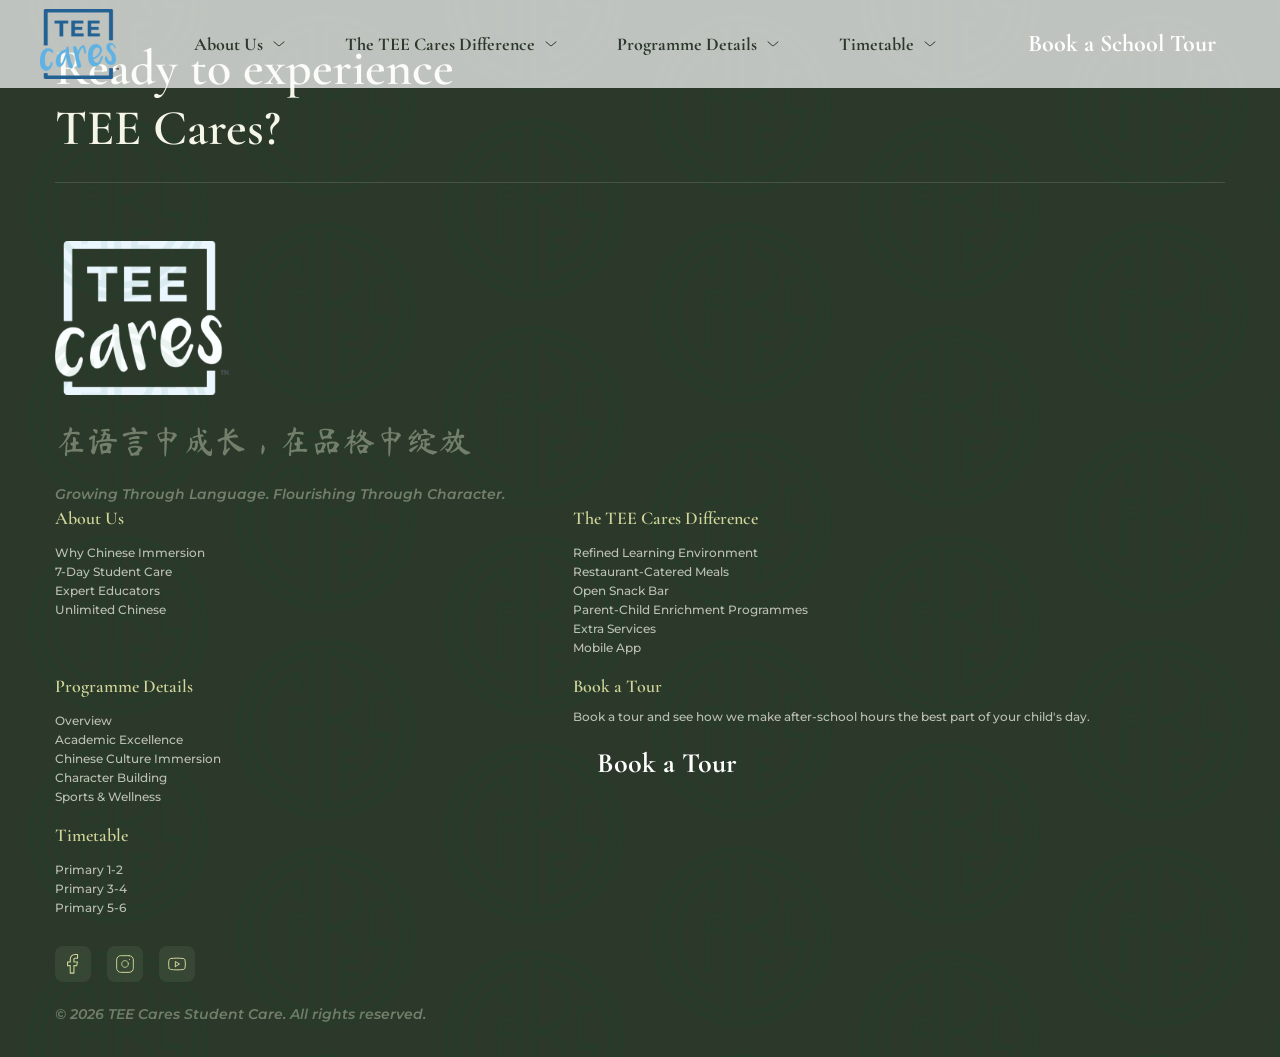
==== about.html @ 95e4856b "fix(home): fix bug home page" ====
<!doctype html>
<html lang="en">

<head>
	<meta charset="UTF-8" />
	<meta name="viewport" content="width=device-width, initial-scale=1.0" />
	<title>TeeCares</title>
	<link rel="stylesheet" href="./assets/css/main.css" />
	<link rel="stylesheet" href="https://cdn.jsdelivr.net/npm/swiper@8/swiper-bundle.min.css">
	<link rel="stylesheet" href="https://cdn.jsdelivr.net/npm/aos@2.3.4/dist/aos.css">
	<link rel="preconnect" href="https://fonts.googleapis.com">
	<link rel="preconnect" href="https://fonts.gstatic.com" crossorigin>
	<link
		href="https://fonts.googleapis.com/css2?family=Cormorant+Garamond:wght@300;400;500;600;700&family=DM+Sans:wght@100..1000&family=Ma+Shan+Zheng&family=Montserrat:wght@100..900&display=swap"
		rel="stylesheet">
</head>

<body>
	<!-- Header -->
	<header id="masthead" class="site-header">
		<div class="container container--1200">
			<div class="main-navigation">
				<div class="header">
					<div class="header__container">
						<div class="header__logo">
							<a href="./index.html">
								<img class="img-full" src="./assets/img/logo.svg" alt="TEE Cares">
							</a>
						</div>

						<nav class="header__nav js-nav">
							<ul class="header__menu">

								<li class="header__item header__item--has-dropdown js-dropdown">
									<div class="header__row">
										<div class="header__link">
											About Us
										</div>

										<div class="header__dropdown" type="button" aria-label="Toggle submenu">
											<img src="./assets/img/icons/chevron-down.svg" alt="Chevron down icon"
												aria-hidden="true">
										</div>
									</div>

									<div class="header__submenu js-dropdown-menu">
										<ul class="header__submenu-list">

											<li class="header__submenu-item">
												<a href="#" class="header__submenu-link">
													Primary 1-2
												</a>
											</li>

											<li class="header__submenu-item">
												<a href="#" class="header__submenu-link">
													Primary 3-4
												</a>
											</li>

											<li class="header__submenu-item">
												<a href="#" class="header__submenu-link">
													Primary 5-6
												</a>
											</li>

										</ul>
									</div>
								</li>

								<li class="header__item header__item--has-dropdown js-dropdown">
									<div class="header__row">
										<div class="header__link">
											The TEE Cares Difference
										</div>

										<div class="header__dropdown" type="button" aria-label="Toggle submenu">
											<img src="./assets/img/icons/chevron-down.svg" alt="Chevron down icon"
												aria-hidden="true">
										</div>
									</div>

									<div class="header__submenu js-dropdown-menu">
										<ul class="header__submenu-list">

											<li class="header__submenu-item">
												<a href="#" class="header__submenu-link">
													Primary 1-2
												</a>
											</li>

											<li class="header__submenu-item">
												<a href="#" class="header__submenu-link">
													Primary 3-4
												</a>
											</li>

											<li class="header__submenu-item">
												<a href="#" class="header__submenu-link">
													Primary 5-6
												</a>
											</li>

										</ul>
									</div>
								</li>

								<li class="header__item header__item--has-dropdown js-dropdown">
									<div class="header__row">
										<div class="header__link">
											Programme Details
										</div>

										<div class="header__dropdown" type="button" aria-label="Toggle submenu">
											<img src="./assets/img/icons/chevron-down.svg" alt="Chevron down icon"
												aria-hidden="true">
										</div>
									</div>

									<div class="header__submenu js-dropdown-menu">
										<ul class="header__submenu-list">

											<li class="header__submenu-item">
												<a href="#" class="header__submenu-link">
													Primary 1-2
												</a>
											</li>

											<li class="header__submenu-item">
												<a href="#" class="header__submenu-link">
													Primary 3-4
												</a>
											</li>

											<li class="header__submenu-item">
												<a href="#" class="header__submenu-link">
													Primary 5-6
												</a>
											</li>

										</ul>
									</div>
								</li>

								<li class="header__item header__item--has-dropdown js-dropdown">
									<div class="header__row">
										<div class="header__link">
											Timetable
										</div>

										<div class="header__dropdown" type="button" aria-label="Toggle submenu">
											<img src="./assets/img/icons/chevron-down.svg" alt="Chevron down icon"
												aria-hidden="true">
										</div>
									</div>

									<div class="header__submenu js-dropdown-menu">
										<ul class="header__submenu-list">

											<li class="header__submenu-item">
												<a href="#" class="header__submenu-link">
													Primary 1-2
												</a>
											</li>

											<li class="header__submenu-item">
												<a href="#" class="header__submenu-link">
													Primary 3-4
												</a>
											</li>

											<li class="header__submenu-item">
												<a href="#" class="header__submenu-link">
													Primary 5-6
												</a>
											</li>

										</ul>
									</div>
								</li>

							</ul>

							<div class="header__cta sp-only">
								<a href="#" class="btn">
									Book a School Tour
								</a>
							</div>
						</nav>

						<!-- CTA -->
						<div class="header__actions">
							<a href="#" class="btn">
								Book a School Tour
							</a>
						</div>

						<div class="header__toggle sp-only js-menu-toggle">
							<span></span>
							<span></span>
							<span></span>
						</div>
					</div>
				</div>
			</div>
		</div>
	</header>

	<!-- Main content -->
	<main>
		<section class="reason">
            
        </section>
	</main>

	<!-- Footer -->
	<footer id="colophon" class="site-footer">

		<div class="footer">
			<div class="footer__pattern"></div>
			<div class="container">
				<h2 class="footer__ready font-cg" data-aos="fade-up">Ready to experience<br>TEE Cares?</h2>

				<div class="footer__content">
					<div class="footer__brand">
						<div class="footer__logo">
							<img class="img-full" src="./assets/img/logo-footer.svg" alt="Teecares Logo">
						</div>
						<h2 class="footer__cn-slogan font-msz" data-aos="fade-up">在语言中成长，在品格中绽放</h2>
						<h2 class="footer__en-slogan font-mont" data-aos="fade-up">Growing Through Language. Flourishing
							Through Character.
						</h2>
					</div>
					<div class="footer__info">
						<div class="footer__group footer__group--about" data-aos="fade-up">
							<h3 class="footer__title font-cg">About Us</h3>

							<ul class="footer__list">
								<li class="footer__item">
									<a class="footer__link font-mont" href="#">
										Why Chinese Immersion
									</a>
								</li>

								<li class="footer__item">
									<a class="footer__link font-mont" href="#">
										7-Day Student Care
									</a>
								</li>

								<li class="footer__item">
									<a class="footer__link font-mont" href="#">
										Expert Educators
									</a>
								</li>

								<li class="footer__item">
									<a class="footer__link font-mont" href="#">
										Unlimited Chinese
									</a>
								</li>
							</ul>
						</div>

						<div class="footer__group footer__group--difference" data-aos="fade-up">
							<h3 class="footer__title font-cg">The TEE Cares Difference</h3>

							<ul class="footer__list">
								<li class="footer__item">
									<a class="footer__link font-mont" href="#">
										Refined Learning Environment
									</a>
								</li>

								<li class="footer__item">
									<a class="footer__link font-mont" href="#">
										Restaurant-Catered Meals
									</a>
								</li>

								<li class="footer__item">
									<a class="footer__link font-mont" href="#">
										Open Snack Bar
									</a>
								</li>

								<li class="footer__item">
									<a class="footer__link font-mont" href="#">
										Parent-Child Enrichment Programmes
									</a>
								</li>

								<li class="footer__item">
									<a class="footer__link font-mont" href="#">
										Extra Services
									</a>
								</li>

								<li class="footer__item">
									<a class="footer__link font-mont" href="#">
										Mobile App
									</a>
								</li>
							</ul>
						</div>

						<div class="footer__group footer__group--programme" data-aos="fade-up">
							<h3 class="footer__title font-cg">Programme Details</h3>

							<ul class="footer__list">
								<li class="footer__item">
									<a class="footer__link font-mont" href="#">
										Overview
									</a>
								</li>

								<li class="footer__item">
									<a class="footer__link font-mont" href="#">
										Academic Excellence
									</a>
								</li>

								<li class="footer__item">
									<a class="footer__link font-mont" href="#">
										Chinese Culture Immersion
									</a>
								</li>

								<li class="footer__item">
									<a class="footer__link font-mont" href="#">
										Character Building
									</a>
								</li>

								<li class="footer__item">
									<a class="footer__link font-mont" href="#">
										Sports &amp; Wellness
									</a>
								</li>
							</ul>
						</div>

						<div class="footer__group footer__group--tour" data-aos="fade-up">
							<h3 class="footer__title font-cg">Book a Tour</h3>

							<p class="footer__text font-mont">
								Book a tour and see how we make after-school hours
								the best part of your child's day.
							</p>

							<div class="footer__button">
								<a href="#" class="btn btn--footer">
									Book a Tour
								</a>
							</div>
						</div>

						<div class="footer__group footer__group--timetable" data-aos="fade-up">
							<h3 class="footer__title font-cg">Timetable</h3>

							<ul class="footer__list">
								<li class="footer__item">
									<a class="footer__link font-mont" href="#">
										Primary 1-2
									</a>
								</li>

								<li class="footer__item">
									<a class="footer__link font-mont" href="#">
										Primary 3-4
									</a>
								</li>

								<li class="footer__item">
									<a class="footer__link font-mont" href="#">
										Primary 5-6
									</a>
								</li>
							</ul>
						</div>

					</div>
				</div>

				<div class="footer__contact">
					<p class="footer__copyright font-mont">© 2026 TEE Cares Student Care. All rights reserved.</p>
					<div class="footer__socials">
						<a href="#" class="footer__social flex-center">
							<div class="footer__social-icon">
								<img class="img-full" src="./assets/img/icons/fb.svg" alt="Facebook Icon">
							</div>
						</a>
						<a href="#" class="footer__social flex-center">
							<div class="footer__social-icon">
								<img class="img-full" src="./assets/img/icons/ins.svg" alt="Instagram Icon">
							</div>
						</a>
						<a href="#" class="footer__social flex-center">
							<div class="footer__social-icon">
								<img class="img-full" src="./assets/img/icons/youtube.svg" alt="Youtube Icon">
							</div>
						</a>
					</div>
				</div>
			</div>
		</div>

	</footer>

	<script type="module" src="./assets/js/main.js"></script>
	<script src="https://cdn.jsdelivr.net/npm/swiper@8/swiper-bundle.min.js"></script>
	<script src="https://cdn.jsdelivr.net/npm/aos@2.3.4/dist/aos.js"></script>
</body>

</html>
---- assets/css/main.css ----
@import url("./base/index.css");
@import url("./components/index.css");
@import url("./layouts/index.css");
@import url("./pages/index.css");
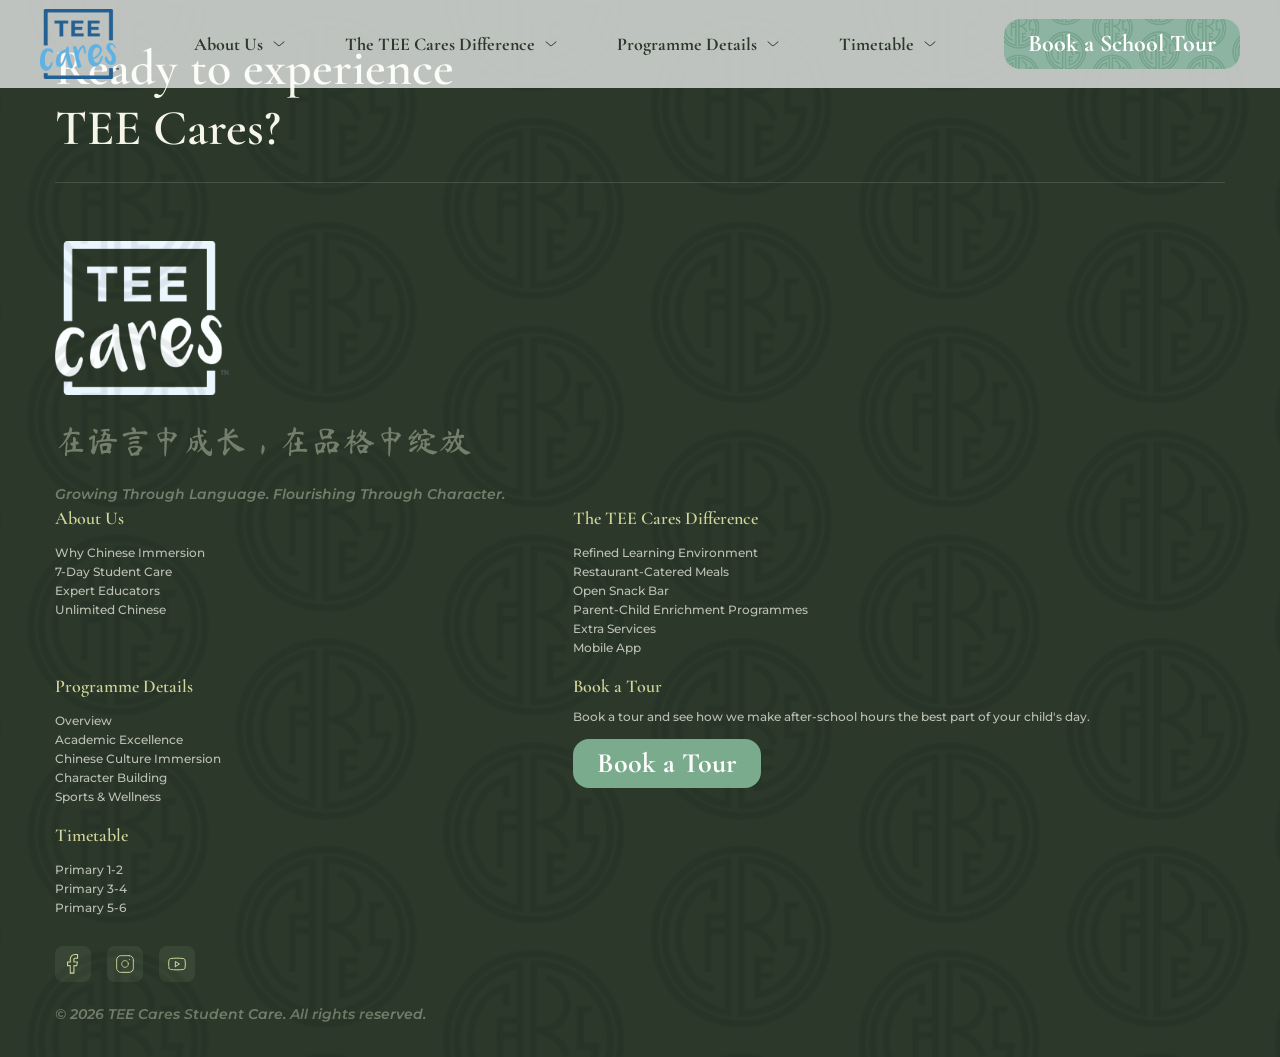
==== commit e0853cc8: "refactor(header): change header structure according to Wordpress's menu nav" ====
--- a/about.html
+++ b/about.html
@@ -22,167 +22,139 @@
 			<div class="main-navigation">
 				<div class="header">
 					<div class="header__container">
-						<div class="header__logo">
+						<h1 class="header__logo">
 							<a href="./index.html">
-								<img class="img-full" src="./assets/img/logo.svg" alt="TEE Cares">
+								<img class="img-full" src="./assets/img/logo.svg" alt="TEE Cares logo">
 							</a>
-						</div>
+						</h1>
 
 						<nav class="header__nav js-nav">
-							<ul class="header__menu">
-
-								<li class="header__item header__item--has-dropdown js-dropdown">
-									<div class="header__row">
-										<div class="header__link">
-											About Us
-										</div>
-
-										<div class="header__dropdown" type="button" aria-label="Toggle submenu">
-											<img src="./assets/img/icons/chevron-down.svg" alt="Chevron down icon"
-												aria-hidden="true">
-										</div>
-									</div>
-
-									<div class="header__submenu js-dropdown-menu">
-										<ul class="header__submenu-list">
-
-											<li class="header__submenu-item">
-												<a href="#" class="header__submenu-link">
-													Primary 1-2
-												</a>
-											</li>
-
-											<li class="header__submenu-item">
-												<a href="#" class="header__submenu-link">
-													Primary 3-4
-												</a>
-											</li>
-
-											<li class="header__submenu-item">
-												<a href="#" class="header__submenu-link">
-													Primary 5-6
-												</a>
-											</li>
-
-										</ul>
-									</div>
-								</li>
-
-								<li class="header__item header__item--has-dropdown js-dropdown">
-									<div class="header__row">
-										<div class="header__link">
-											The TEE Cares Difference
-										</div>
-
-										<div class="header__dropdown" type="button" aria-label="Toggle submenu">
-											<img src="./assets/img/icons/chevron-down.svg" alt="Chevron down icon"
-												aria-hidden="true">
-										</div>
-									</div>
-
-									<div class="header__submenu js-dropdown-menu">
-										<ul class="header__submenu-list">
-
-											<li class="header__submenu-item">
-												<a href="#" class="header__submenu-link">
-													Primary 1-2
-												</a>
-											</li>
-
-											<li class="header__submenu-item">
-												<a href="#" class="header__submenu-link">
-													Primary 3-4
-												</a>
-											</li>
-
-											<li class="header__submenu-item">
-												<a href="#" class="header__submenu-link">
-													Primary 5-6
-												</a>
-											</li>
-
-										</ul>
-									</div>
-								</li>
-
-								<li class="header__item header__item--has-dropdown js-dropdown">
-									<div class="header__row">
-										<div class="header__link">
-											Programme Details
-										</div>
-
-										<div class="header__dropdown" type="button" aria-label="Toggle submenu">
-											<img src="./assets/img/icons/chevron-down.svg" alt="Chevron down icon"
-												aria-hidden="true">
-										</div>
-									</div>
-
-									<div class="header__submenu js-dropdown-menu">
-										<ul class="header__submenu-list">
-
-											<li class="header__submenu-item">
-												<a href="#" class="header__submenu-link">
-													Primary 1-2
-												</a>
-											</li>
-
-											<li class="header__submenu-item">
-												<a href="#" class="header__submenu-link">
-													Primary 3-4
-												</a>
-											</li>
-
-											<li class="header__submenu-item">
-												<a href="#" class="header__submenu-link">
-													Primary 5-6
-												</a>
-											</li>
-
-										</ul>
-									</div>
-								</li>
-
-								<li class="header__item header__item--has-dropdown js-dropdown">
-									<div class="header__row">
-										<div class="header__link">
-											Timetable
-										</div>
-
-										<div class="header__dropdown" type="button" aria-label="Toggle submenu">
-											<img src="./assets/img/icons/chevron-down.svg" alt="Chevron down icon"
-												aria-hidden="true">
-										</div>
-									</div>
-
-									<div class="header__submenu js-dropdown-menu">
-										<ul class="header__submenu-list">
-
-											<li class="header__submenu-item">
-												<a href="#" class="header__submenu-link">
-													Primary 1-2
-												</a>
-											</li>
-
-											<li class="header__submenu-item">
-												<a href="#" class="header__submenu-link">
-													Primary 3-4
-												</a>
-											</li>
-
-											<li class="header__submenu-item">
-												<a href="#" class="header__submenu-link">
-													Primary 5-6
-												</a>
-											</li>
-
-										</ul>
-									</div>
+							<ul>
+
+								<li class="menu-item menu-item-has-children">
+
+									<a href="#">
+										About Us
+									</a>
+
+									<ul class="sub-menu">
+
+										<li class="menu-item">
+											<a href="#">
+												Primary 1-2
+											</a>
+										</li>
+
+										<li class="menu-item">
+											<a href="#">
+												Primary 3-4
+											</a>
+										</li>
+
+										<li class="menu-item">
+											<a href="#">
+												Primary 5-6
+											</a>
+										</li>
+
+									</ul>
+
+								</li>
+
+								<li class="menu-item menu-item-has-children">
+
+									<a href="#">
+										The TEE Cares Difference
+									</a>
+
+									<ul class="sub-menu">
+
+										<li class="menu-item">
+											<a href="#">
+												Primary 1-2
+											</a>
+										</li>
+
+										<li class="menu-item">
+											<a href="#">
+												Primary 3-4
+											</a>
+										</li>
+
+										<li class="menu-item">
+											<a href="#">
+												Primary 5-6
+											</a>
+										</li>
+
+									</ul>
+
+								</li>
+
+								<li class="menu-item menu-item-has-children">
+
+									<a href="#">
+										Programme Details
+									</a>
+
+									<ul class="sub-menu">
+
+										<li class="menu-item">
+											<a href="#">
+												Primary 1-2
+											</a>
+										</li>
+
+										<li class="menu-item">
+											<a href="#">
+												Primary 3-4
+											</a>
+										</li>
+
+										<li class="menu-item">
+											<a href="#">
+												Primary 5-6
+											</a>
+										</li>
+
+									</ul>
+
+								</li>
+
+								<li class="menu-item menu-item-has-children">
+
+									<a href="#">
+										Timetable
+									</a>
+
+									<ul class="sub-menu">
+
+										<li class="menu-item">
+											<a href="#">
+												Primary 1-2
+											</a>
+										</li>
+
+										<li class="menu-item">
+											<a href="#">
+												Primary 3-4
+											</a>
+										</li>
+
+										<li class="menu-item">
+											<a href="#">
+												Primary 5-6
+											</a>
+										</li>
+
+									</ul>
+
 								</li>
 
 							</ul>
 
 							<div class="header__cta sp-only">
-								<a href="#" class="btn">
+								<a href="#" class="btn btn-primary">
 									Book a School Tour
 								</a>
 							</div>
@@ -190,7 +162,7 @@
 
 						<!-- CTA -->
 						<div class="header__actions">
-							<a href="#" class="btn">
+							<a href="#" class="btn btn-primary">
 								Book a School Tour
 							</a>
 						</div>
@@ -204,6 +176,7 @@
 				</div>
 			</div>
 		</div>
+		<div class="header-overlay js-header-overlay"></div>
 	</header>
 
 	<!-- Main content -->
@@ -223,9 +196,9 @@
 
 				<div class="footer__content">
 					<div class="footer__brand">
-						<div class="footer__logo">
+						<a href="./index.html" class="footer__logo">
 							<img class="img-full" src="./assets/img/logo-footer.svg" alt="Teecares Logo">
-						</div>
+						</a>
 						<h2 class="footer__cn-slogan font-msz" data-aos="fade-up">在语言中成长，在品格中绽放</h2>
 						<h2 class="footer__en-slogan font-mont" data-aos="fade-up">Growing Through Language. Flourishing
 							Through Character.
@@ -349,7 +322,7 @@
 							</p>
 
 							<div class="footer__button">
-								<a href="#" class="btn btn--footer">
+								<a href="#" class="btn btn-secondary btn--footer">
 									Book a Tour
 								</a>
 							</div>
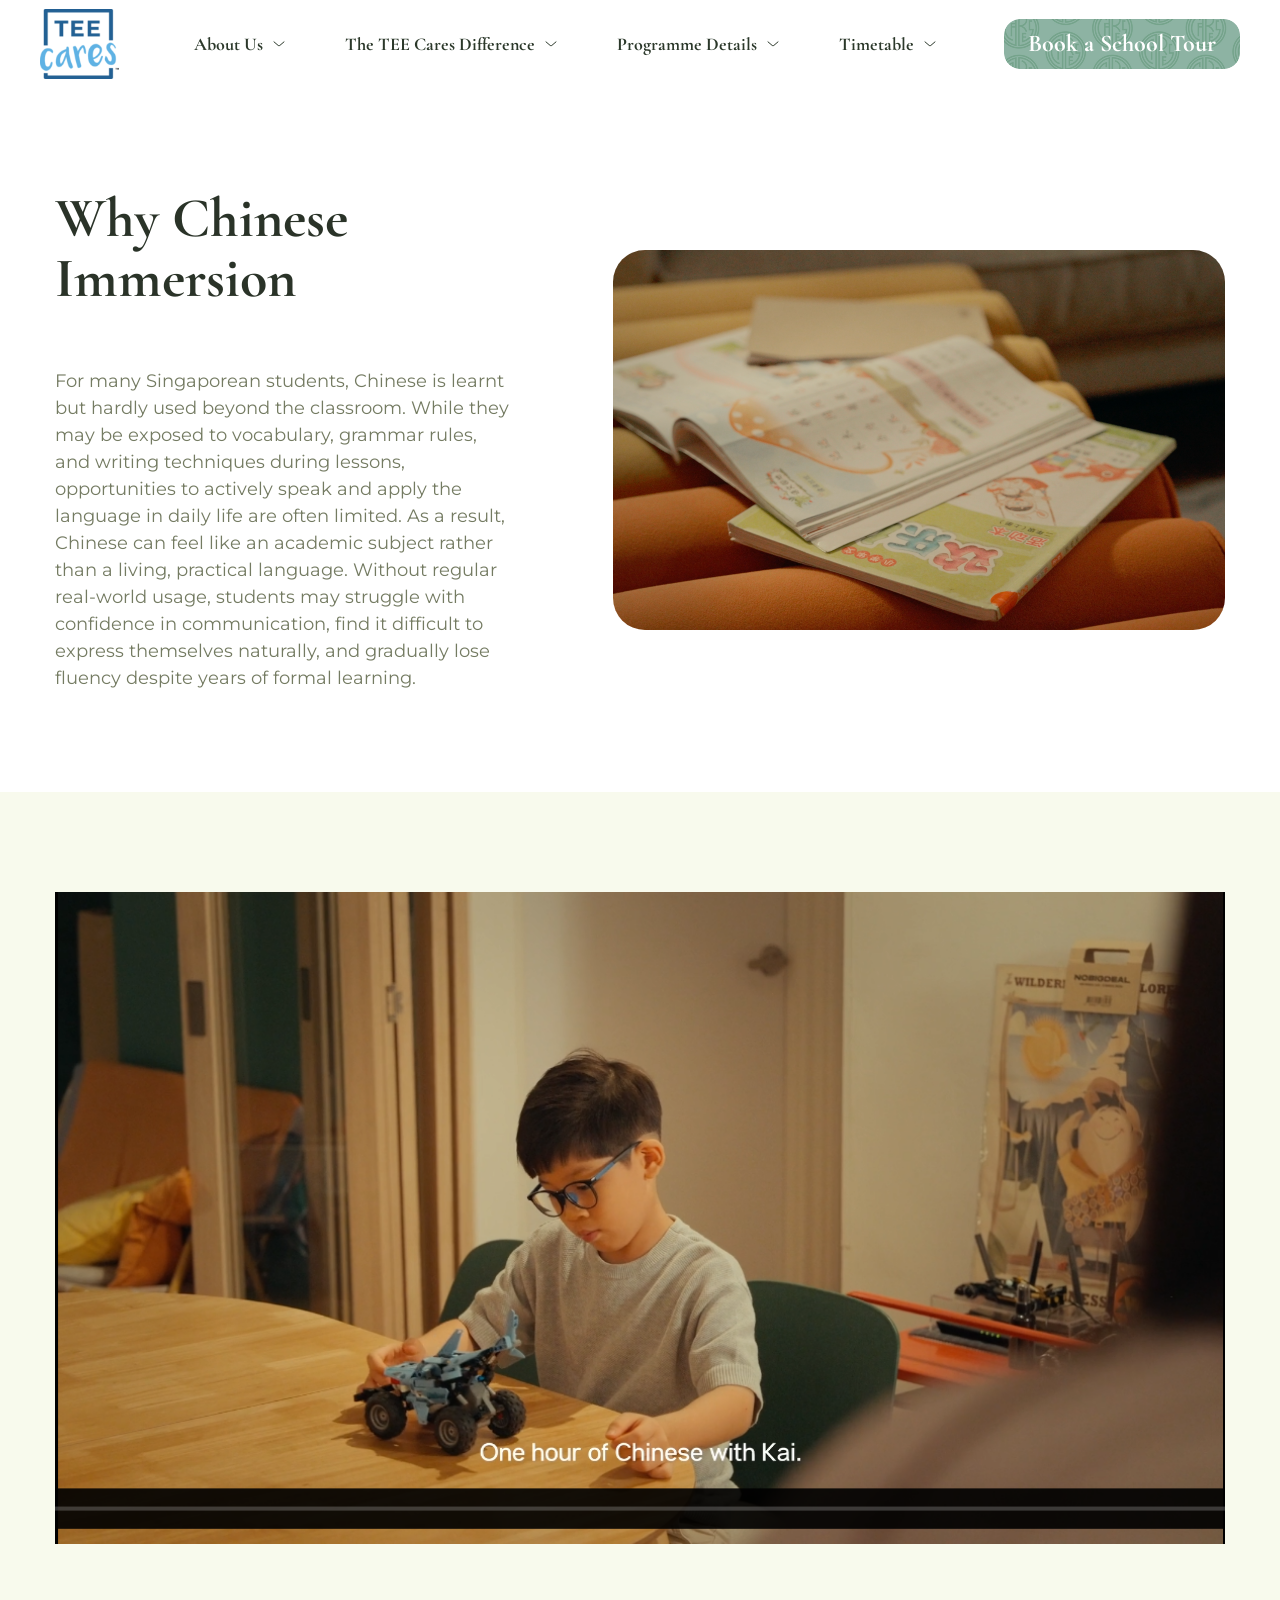
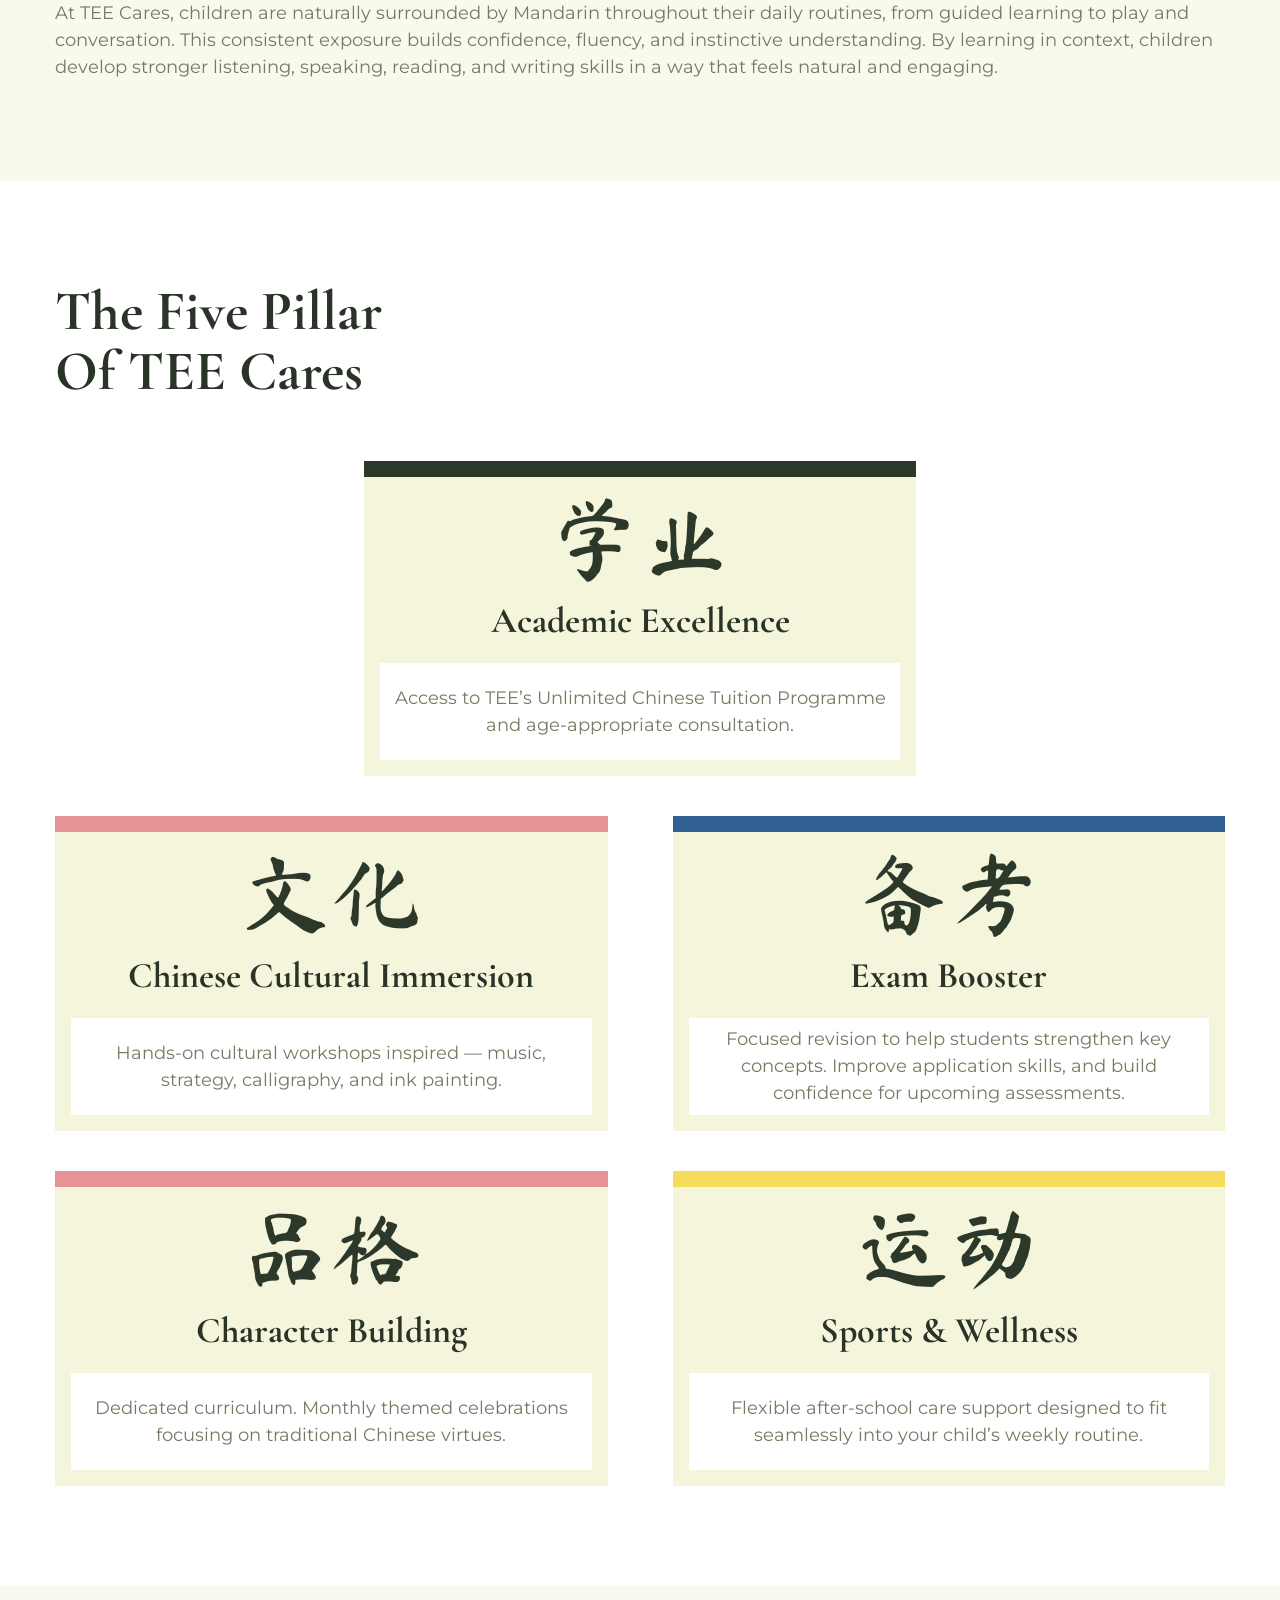
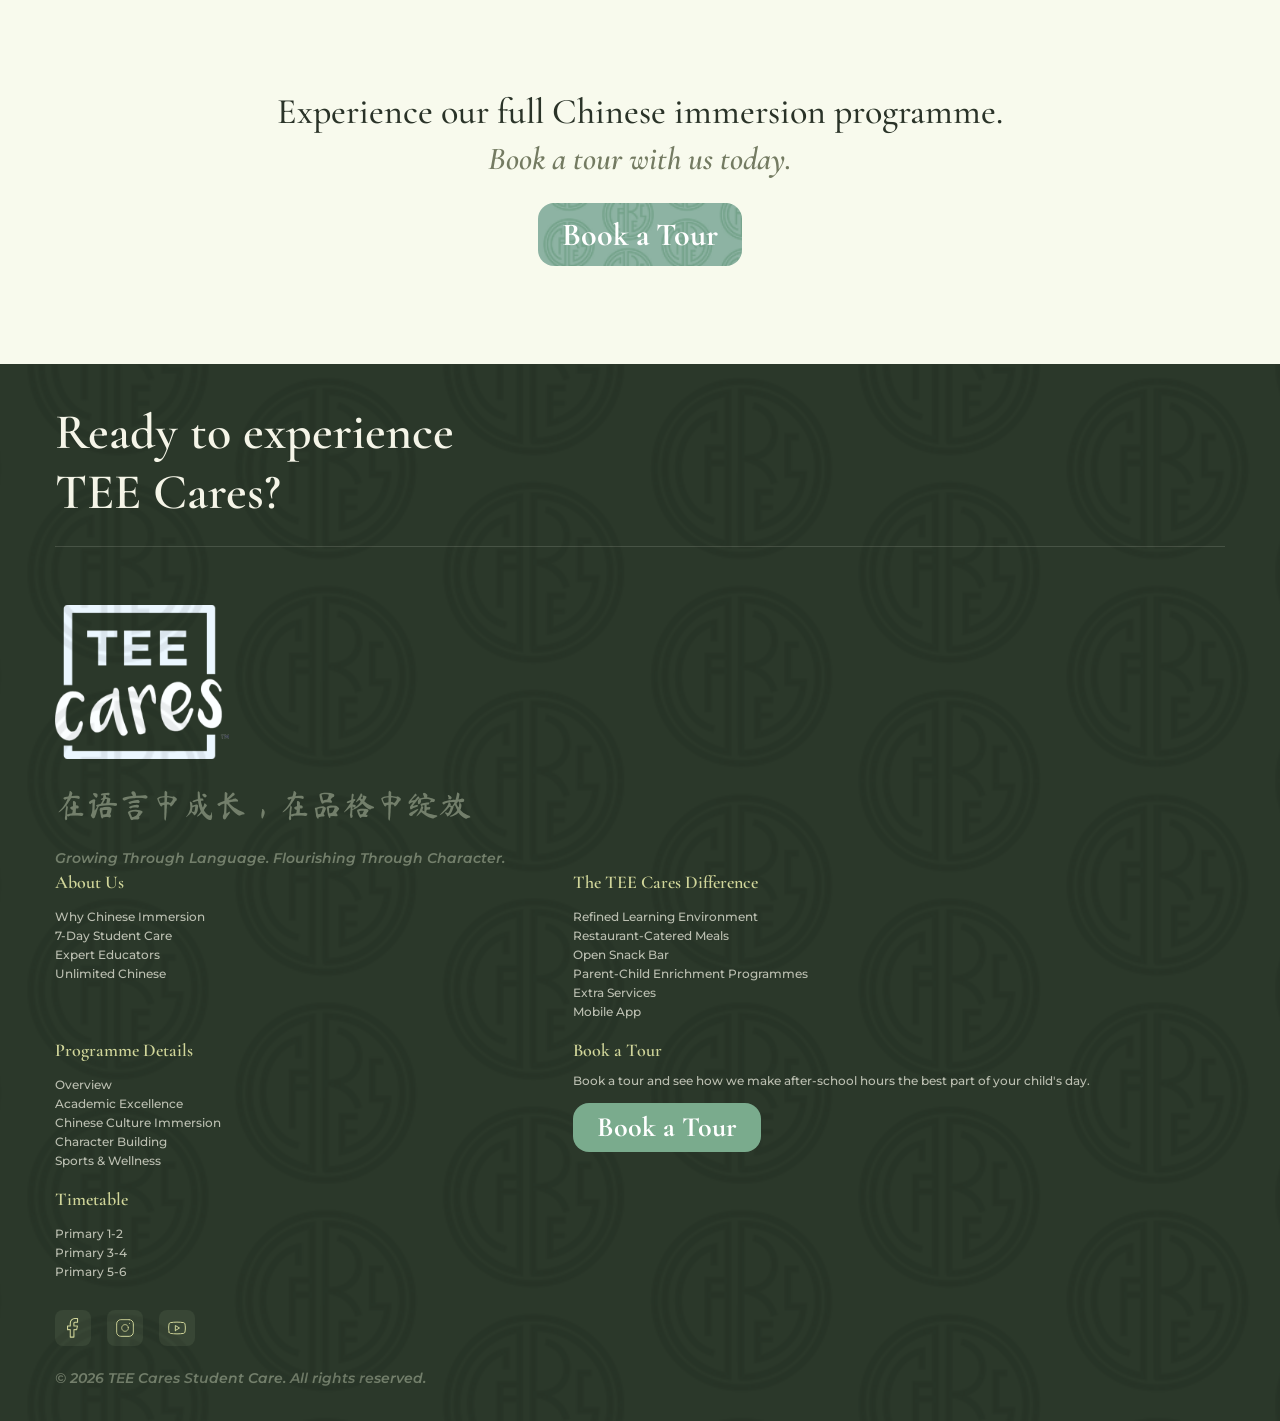
==== commit 758502b4: "feat(ui): complete About page" ====
--- a/about.html
+++ b/about.html
@@ -33,7 +33,7 @@
 
 								<li class="menu-item menu-item-has-children">
 
-									<a href="#">
+									<a href="./about.html">
 										About Us
 									</a>
 
@@ -181,9 +181,140 @@
 
 	<!-- Main content -->
 	<main>
-		<section class="reason">
-            
-        </section>
+		<section class="reason py-100">
+			<div class="container reason__content">
+				<div class="reason__explain">
+					<h2 class="reason__title paragraph-title" data-aos="fade-up" data-aos-delay="200">Why Chinese Immersion</h2>
+					<p class="reason__text paragraph-text" data-aos="fade-up" data-aos-delay="400">For many Singaporean students, Chinese is learnt but hardly
+						used beyond the
+						classroom. While they may be exposed to vocabulary, grammar rules, and writing techniques during
+						lessons, opportunities to actively speak and apply the language in daily life are often limited.
+						As a result, Chinese can feel like an academic subject rather than a living, practical language.
+						Without regular real-world usage, students may struggle with confidence in communication, find
+						it difficult to express themselves naturally, and gradually lose fluency despite years of formal
+						learning.</p>
+				</div>
+				<div class="reason__img">
+					<img class="img-full" src="./assets/img/reason.png" alt="Why Chinese Immersion">
+				</div>
+			</div>
+		</section>
+
+		<section class="demonstrate py-100">
+			<div class="container">
+				<div class="demonstrate__video">
+					<img class="img-full" src="./assets/img/demonstrate.png" alt="Why Chinese Immersion">
+				</div>
+				<p class="demonstrate__text paragraph-text" data-aos="fade-up">At TEE Cares, children are naturally surrounded by Mandarin
+					throughout
+					their daily routines, from guided
+					learning to play and conversation. This consistent exposure builds confidence, fluency, and
+					instinctive
+					understanding. By learning in context, children develop stronger listening, speaking, reading, and
+					writing skills
+					in a way that feels natural and engaging.</p>
+			</div>
+		</section>
+
+		<section class="pillars py-100">
+			<div class="container">
+				<h2 class="paragraph-title" data-aos="fade-up">The Five Pillar<br>
+					Of TEE Cares</h2>
+
+				<div class="pillars__list">
+					<div class="pillars__item" data-aos="fade-up" data-aos-delay="200">
+						<div class="pillars__header"></div>
+						<div class="pillars__content">
+							<div class="pillars__sign font-msz">学业</div>
+
+							<h3 class="pillars__title paragraph-title">
+								Academic Excellence
+							</h3>
+
+							<div class="pillars__description paragraph-text">
+								Access to TEE’s Unlimited Chinese Tuition Programme
+								and age-appropriate consultation.
+							</div>
+						</div>
+					</div>
+					<div class="pillars__item" data-aos="fade-up" data-aos-delay="400">
+						<div class="pillars__header pillars__header--pink"></div>
+						<div class="pillars__content">
+							<div class="pillars__sign font-msz">文化</div>
+
+							<h3 class="pillars__title paragraph-title">
+								Chinese Cultural Immersion
+							</h3>
+
+							<div class="pillars__description paragraph-text">
+								Hands-on cultural workshops inspired — music, strategy, calligraphy, and ink painting.
+							</div>
+						</div>
+					</div>
+					<div class="pillars__item" data-aos="fade-up" data-aos-delay="600">
+						<div class="pillars__header pillars__header--blue"></div>
+						<div class="pillars__content">
+							<div class="pillars__sign font-msz">备考</div>
+
+							<h3 class="pillars__title paragraph-title">
+								Exam Booster
+							</h3>
+
+							<div class="pillars__description paragraph-text">
+								Focused revision to help students strengthen key concepts. Improve application skills, and build confidence for upcoming assessments.
+							</div>
+						</div>
+					</div>
+					<div class="pillars__item" data-aos="fade-up" data-aos-delay="800">
+						<div class="pillars__header pillars__header--pink"></div>
+						<div class="pillars__content">
+							<div class="pillars__sign font-msz">品格</div>
+
+							<h3 class="pillars__title paragraph-title">
+								Character Building
+							</h3>
+
+							<div class="pillars__description paragraph-text">
+								Dedicated curriculum. Monthly themed celebrations focusing on traditional Chinese virtues.
+							</div>
+						</div>
+					</div>
+					<div class="pillars__item" data-aos="fade-up" data-aos-delay="1000">
+						<div class="pillars__header pillars__header--yellow"></div>
+						<div class="pillars__content">
+							<div class="pillars__sign font-msz">运动</div>
+
+							<h3 class="pillars__title paragraph-title">
+								Sports & Wellness
+							</h3>
+
+							<div class="pillars__description paragraph-text">
+								Flexible after-school care support designed to fit seamlessly into your child’s weekly routine.
+							</div>
+						</div>
+					</div>
+				</div>
+			</div>
+		</section>
+
+		<section class="booking">
+			<div class="container">
+				<div class="booking__info">
+					<h2 class="booking__slogan font-cg" data-aos="fade-up" data-aos-delay="200">
+						Experience our full Chinese immersion programme.
+					</h2>
+					<p class="booking__call font-cg" data-aos="fade-up" data-aos-delay="400">
+						Book a tour with us today.
+					</p>
+
+					<div class="booking__btn" data-aos="fade-up" data-aos-delay="600">
+						<a href="#" class="btn btn-primary btn--booking">
+							Book a Tour
+						</a>
+					</div>
+				</div>
+			</div>
+		</section>
 	</main>
 
 	<!-- Footer -->
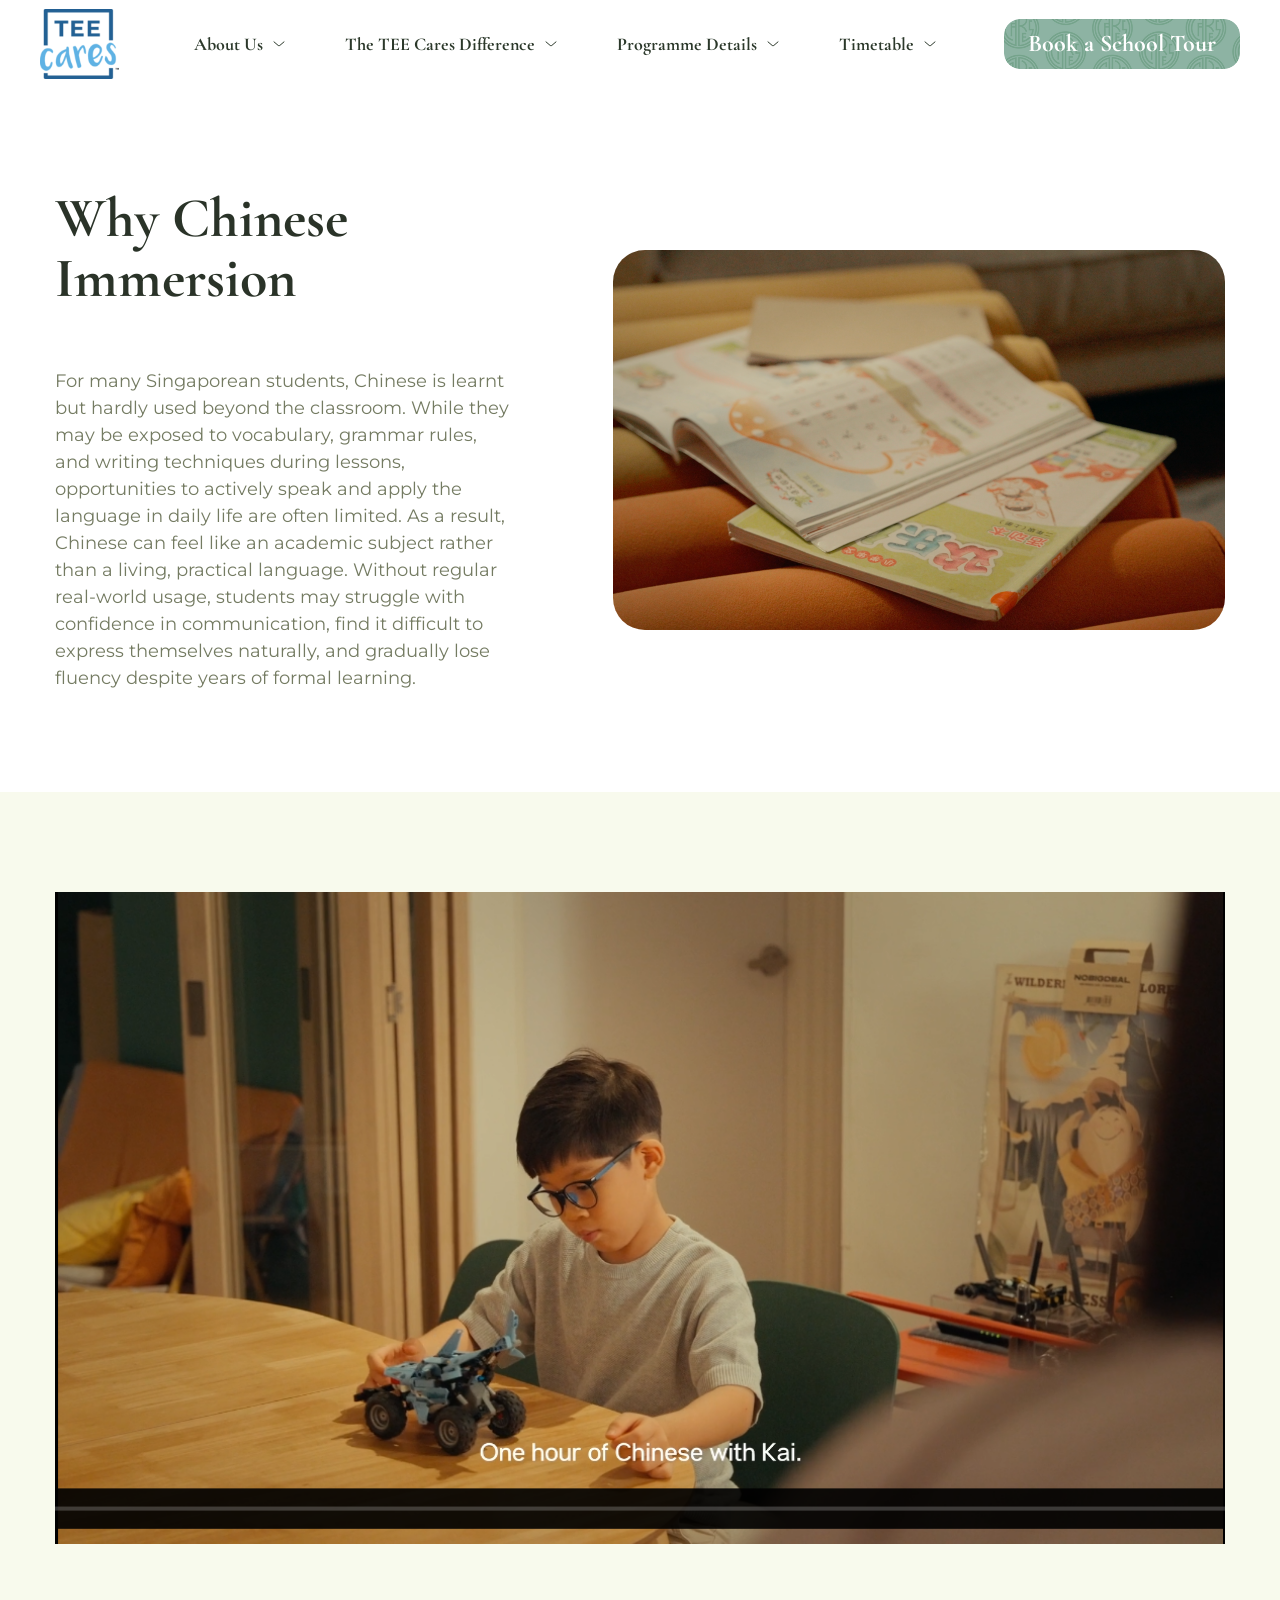
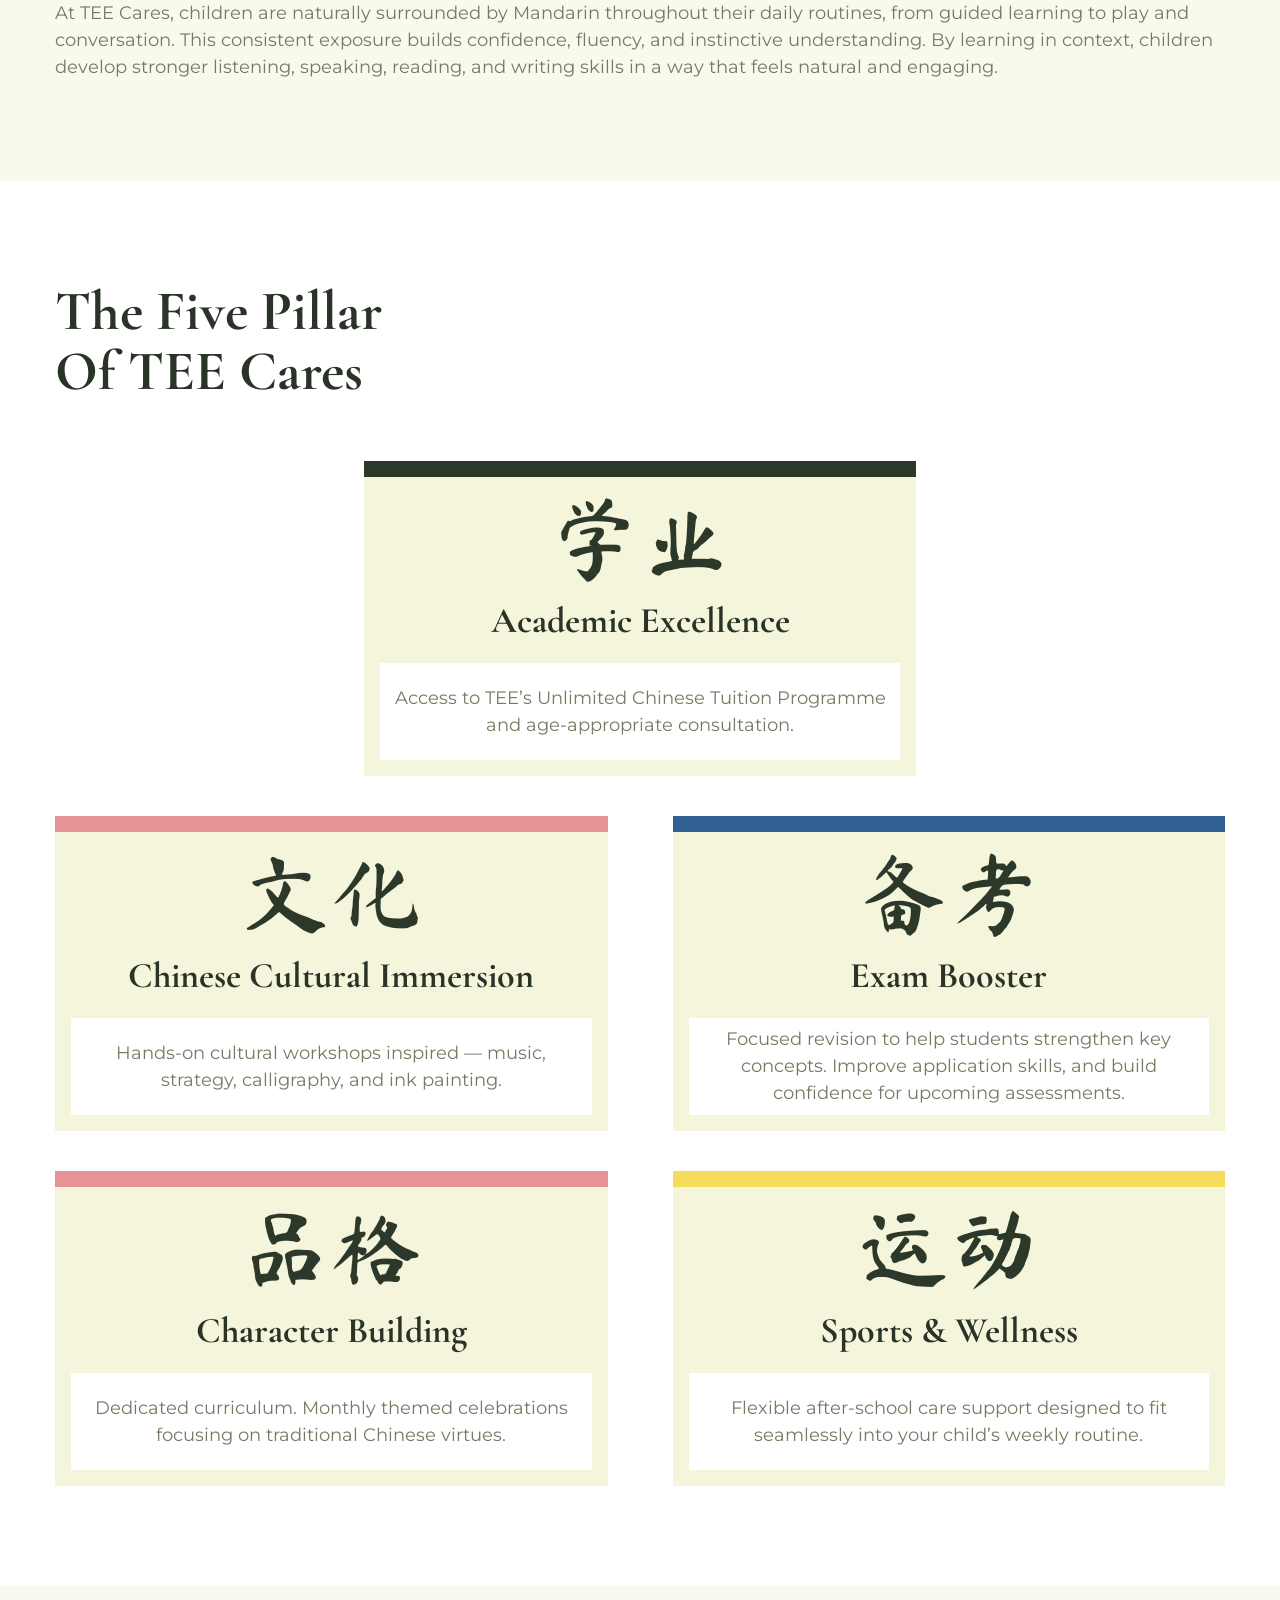
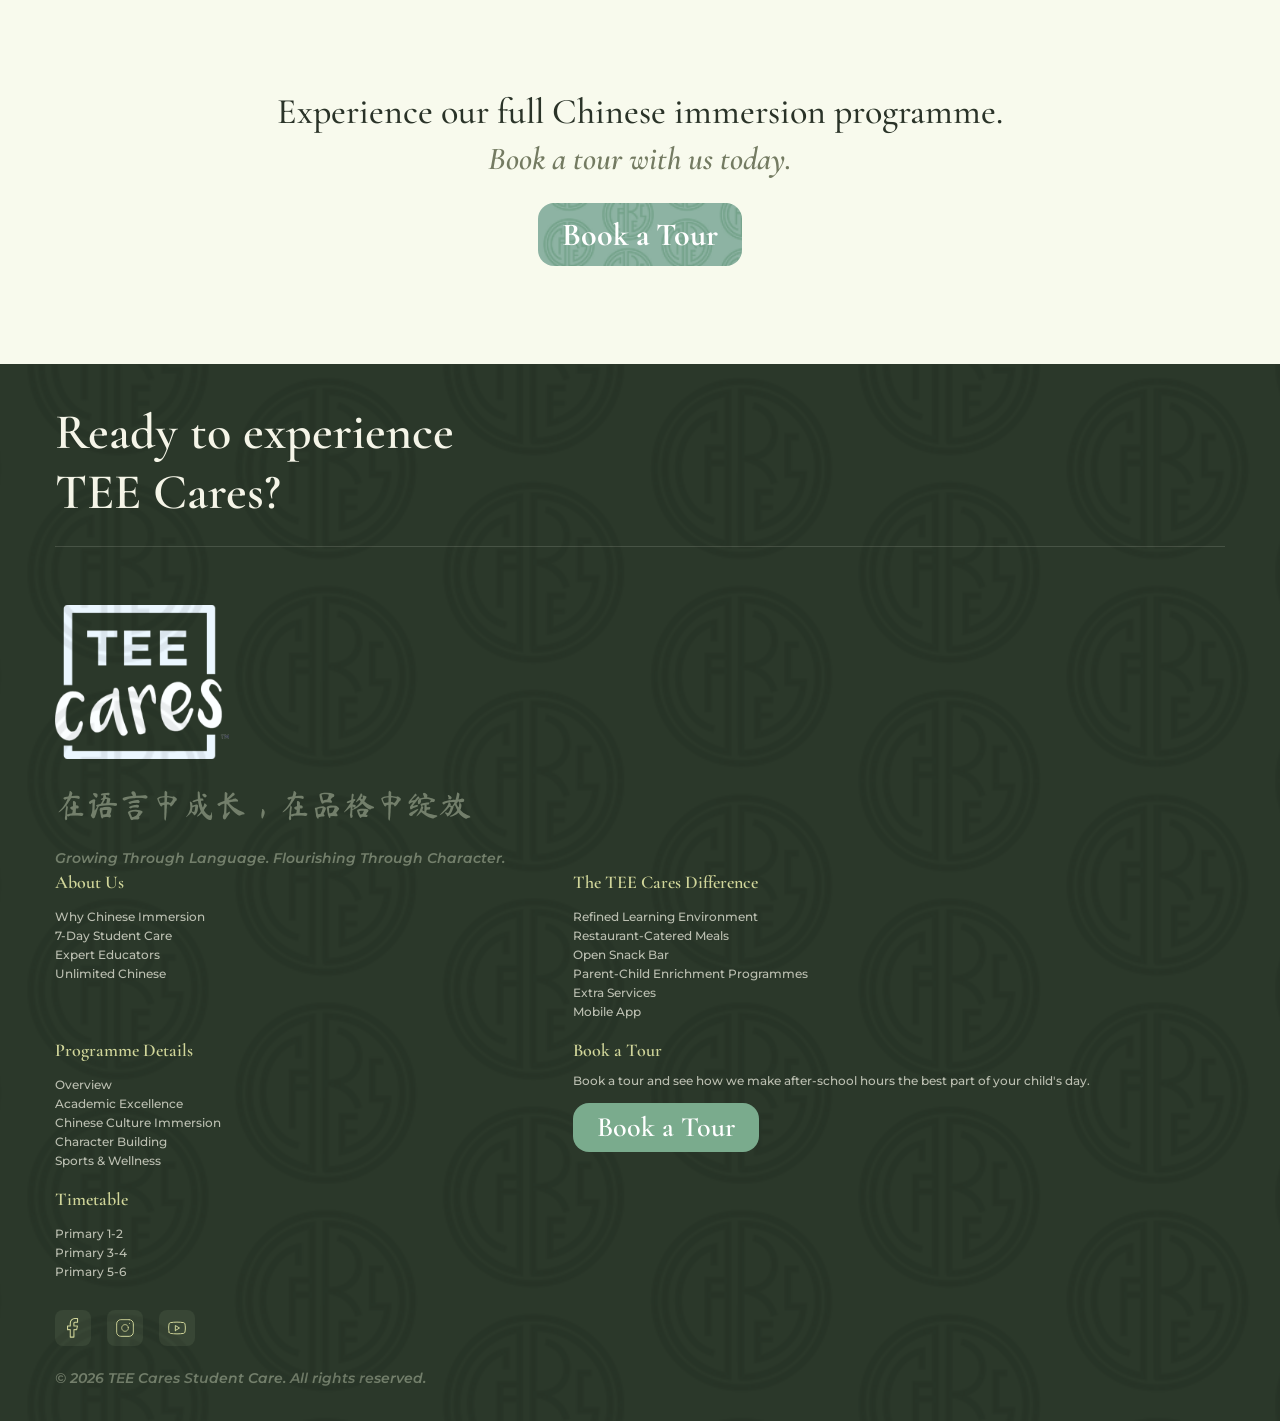
==== commit c770fcfc: "refactor(button): refactor button as component according to design" ====
--- a/about.html
+++ b/about.html
@@ -24,7 +24,7 @@
 					<div class="header__container">
 						<h1 class="header__logo">
 							<a href="./index.html">
-								<img class="img-full" src="./assets/img/logo.svg" alt="TEE Cares logo">
+								<img loading="lazy" class="img-full" src="./assets/img/logo.svg" alt="TEE Cares logo">
 							</a>
 						</h1>
 
@@ -93,7 +93,7 @@
 
 								<li class="menu-item menu-item-has-children">
 
-									<a href="#">
+									<a href="./day-student-care.html">
 										Programme Details
 									</a>
 
@@ -195,7 +195,7 @@
 						learning.</p>
 				</div>
 				<div class="reason__img">
-					<img class="img-full" src="./assets/img/reason.png" alt="Why Chinese Immersion">
+					<img loading="lazy" class="img-full" src="./assets/img/reason.png" alt="Why Chinese Immersion">
 				</div>
 			</div>
 		</section>
@@ -203,7 +203,7 @@
 		<section class="demonstrate py-100">
 			<div class="container">
 				<div class="demonstrate__video">
-					<img class="img-full" src="./assets/img/demonstrate.png" alt="Why Chinese Immersion">
+					<img loading="lazy" class="img-full" src="./assets/img/demonstrate.png" alt="Why Chinese Immersion">
 				</div>
 				<p class="demonstrate__text paragraph-text" data-aos="fade-up">At TEE Cares, children are naturally surrounded by Mandarin
 					throughout
@@ -328,7 +328,7 @@
 				<div class="footer__content">
 					<div class="footer__brand">
 						<a href="./index.html" class="footer__logo">
-							<img class="img-full" src="./assets/img/logo-footer.svg" alt="Teecares Logo">
+							<img loading="lazy" class="img-full" src="./assets/img/logo-footer.svg" alt="Teecares Logo">
 						</a>
 						<h2 class="footer__cn-slogan font-msz" data-aos="fade-up">在语言中成长，在品格中绽放</h2>
 						<h2 class="footer__en-slogan font-mont" data-aos="fade-up">Growing Through Language. Flourishing
@@ -347,7 +347,7 @@
 								</li>
 
 								<li class="footer__item">
-									<a class="footer__link font-mont" href="#">
+									<a class="footer__link font-mont" href="./day-student-care.html">
 										7-Day Student Care
 									</a>
 								</li>
@@ -453,7 +453,7 @@
 							</p>
 
 							<div class="footer__button">
-								<a href="#" class="btn btn-secondary btn--footer">
+								<a href="#" class="btn btn-normal btn--footer">
 									Book a Tour
 								</a>
 							</div>
@@ -491,17 +491,17 @@
 					<div class="footer__socials">
 						<a href="#" class="footer__social flex-center">
 							<div class="footer__social-icon">
-								<img class="img-full" src="./assets/img/icons/fb.svg" alt="Facebook Icon">
+								<img loading="lazy" class="img-full" src="./assets/img/icons/fb.svg" alt="Facebook Icon">
 							</div>
 						</a>
 						<a href="#" class="footer__social flex-center">
 							<div class="footer__social-icon">
-								<img class="img-full" src="./assets/img/icons/ins.svg" alt="Instagram Icon">
+								<img loading="lazy" class="img-full" src="./assets/img/icons/ins.svg" alt="Instagram Icon">
 							</div>
 						</a>
 						<a href="#" class="footer__social flex-center">
 							<div class="footer__social-icon">
-								<img class="img-full" src="./assets/img/icons/youtube.svg" alt="Youtube Icon">
+								<img loading="lazy" class="img-full" src="./assets/img/icons/youtube.svg" alt="Youtube Icon">
 							</div>
 						</a>
 					</div>
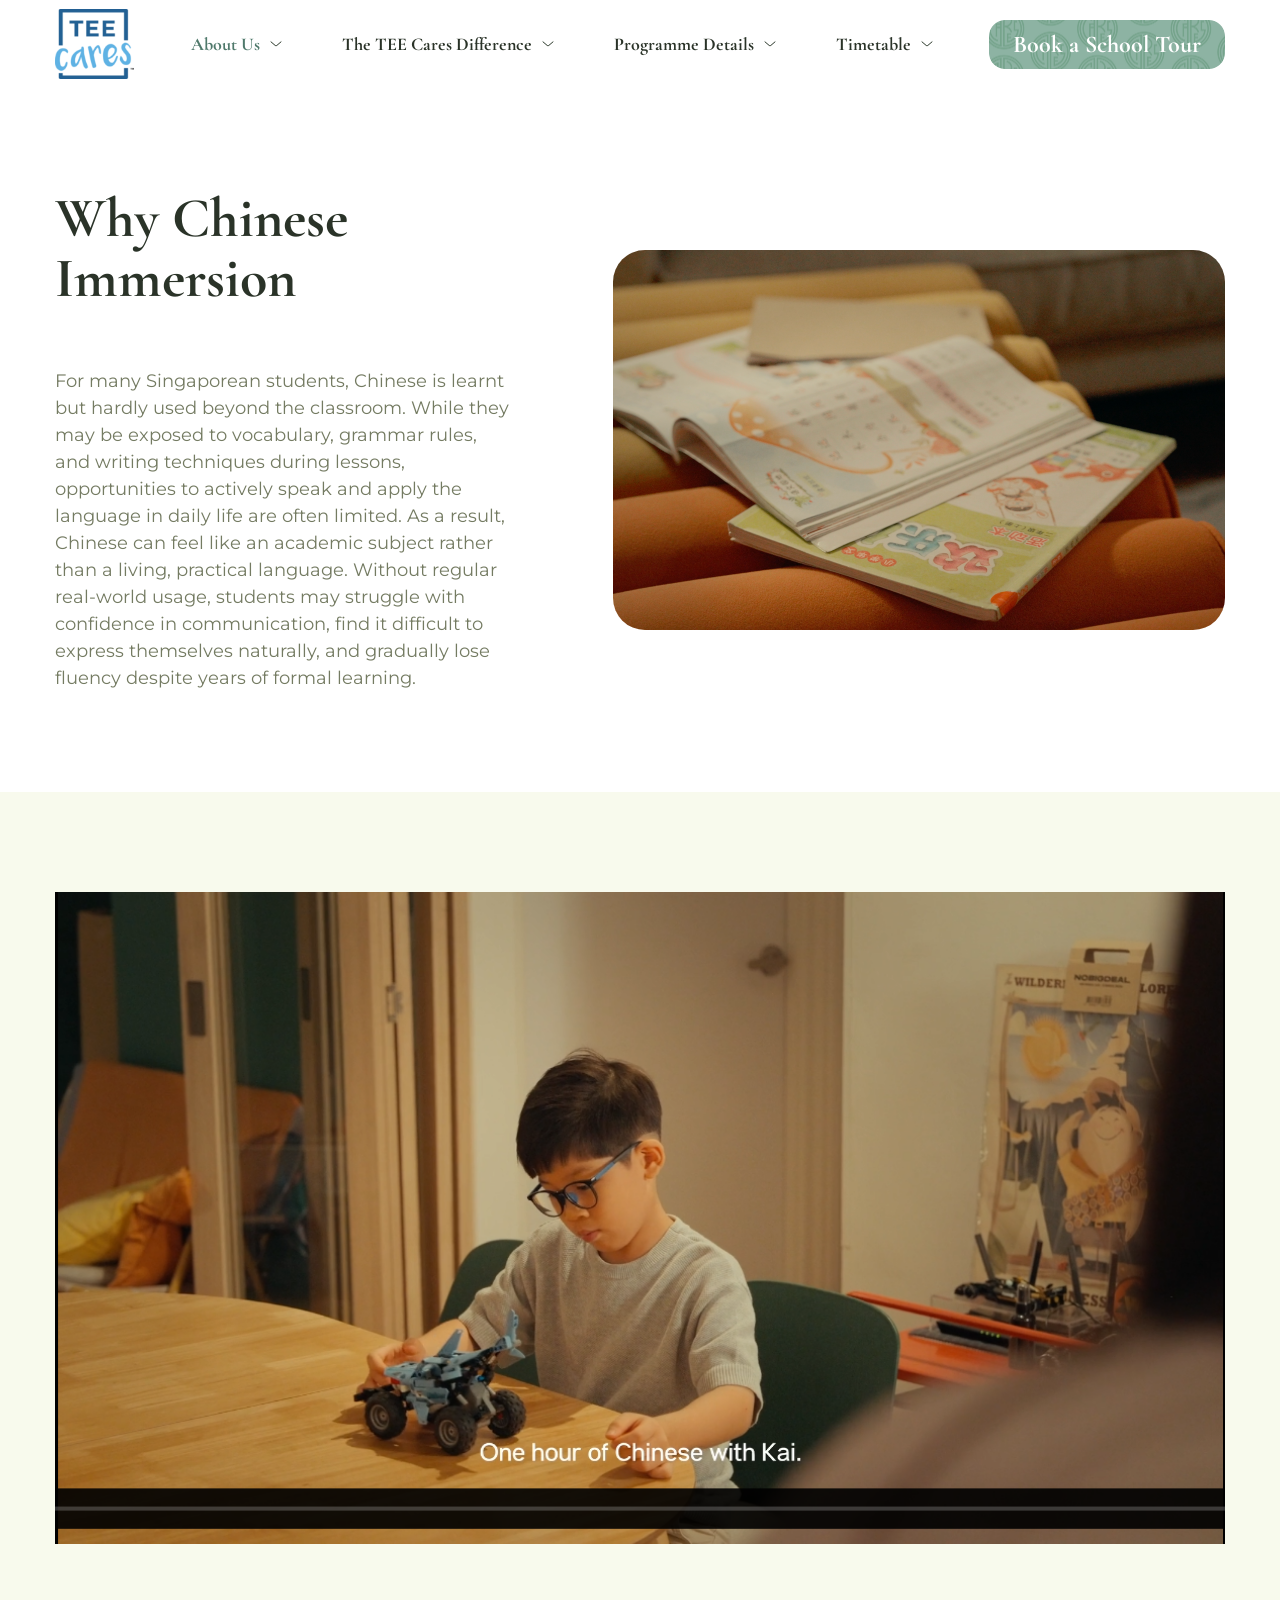
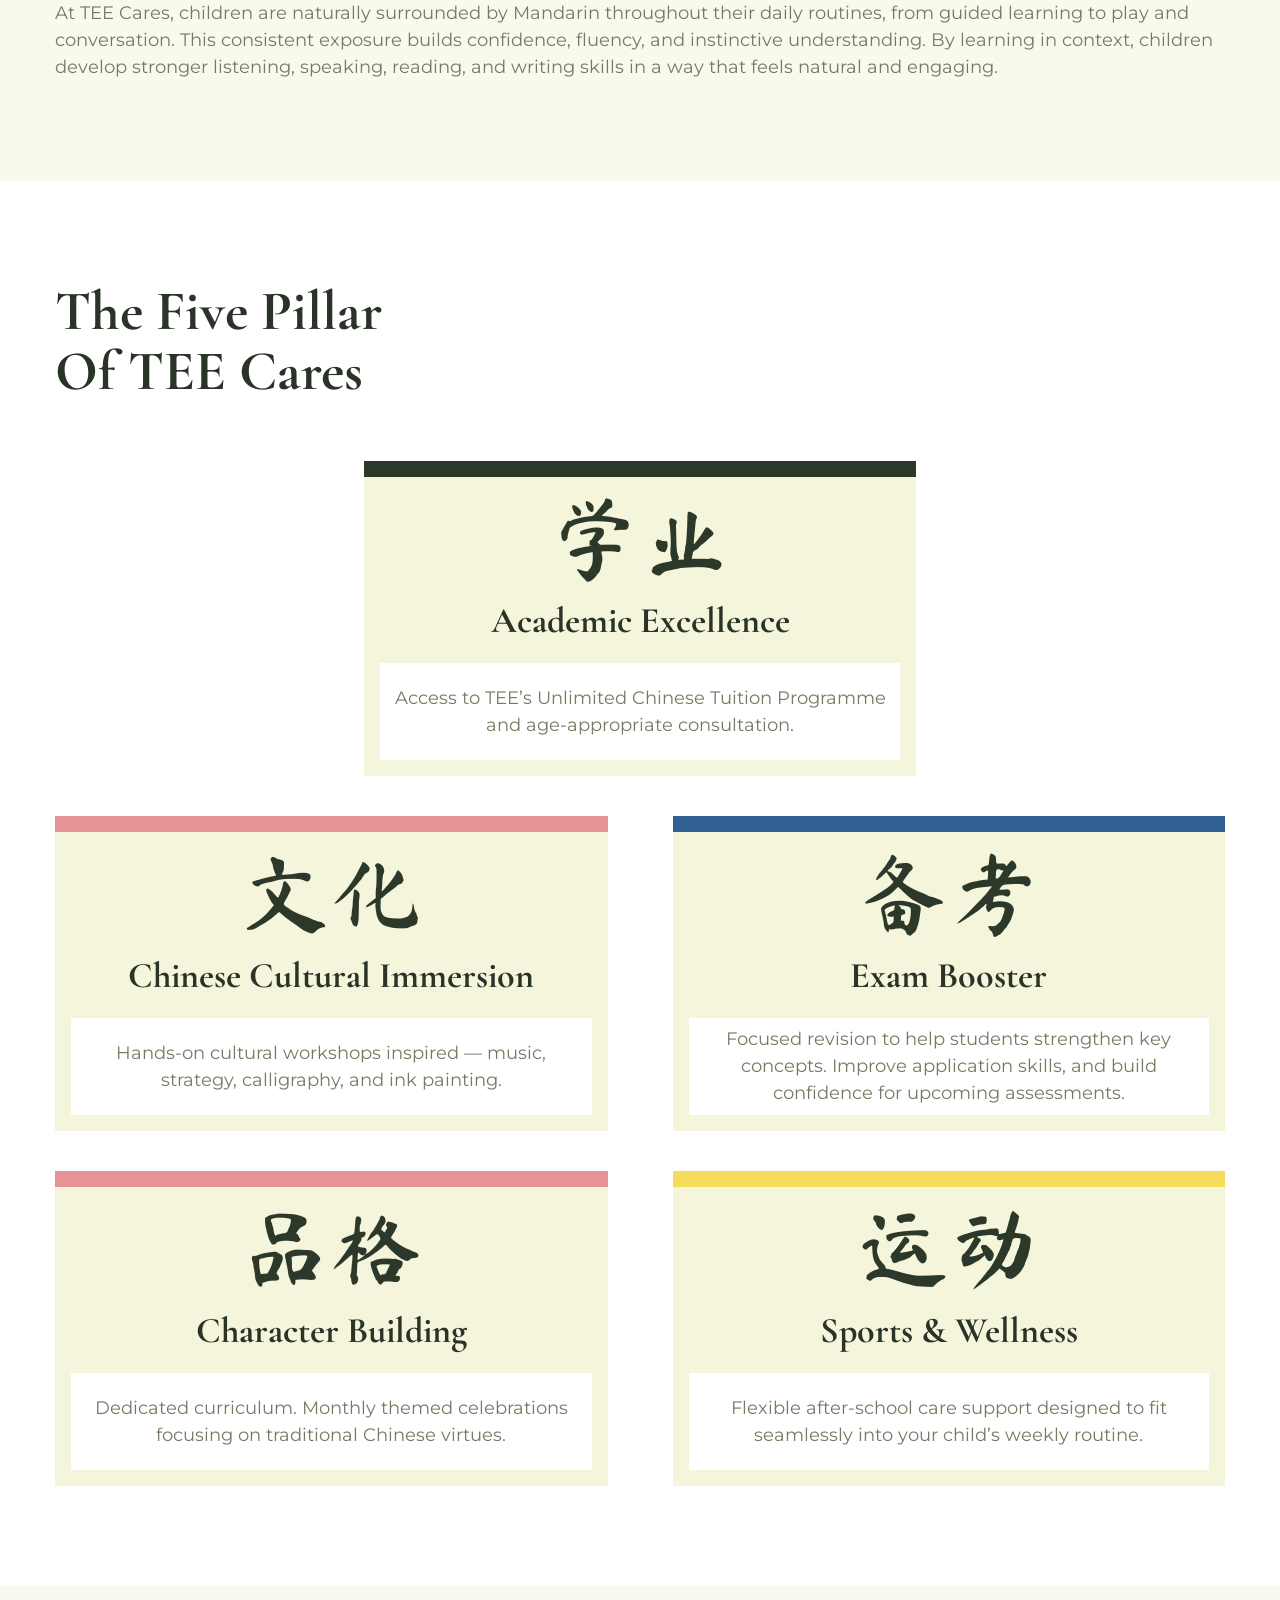
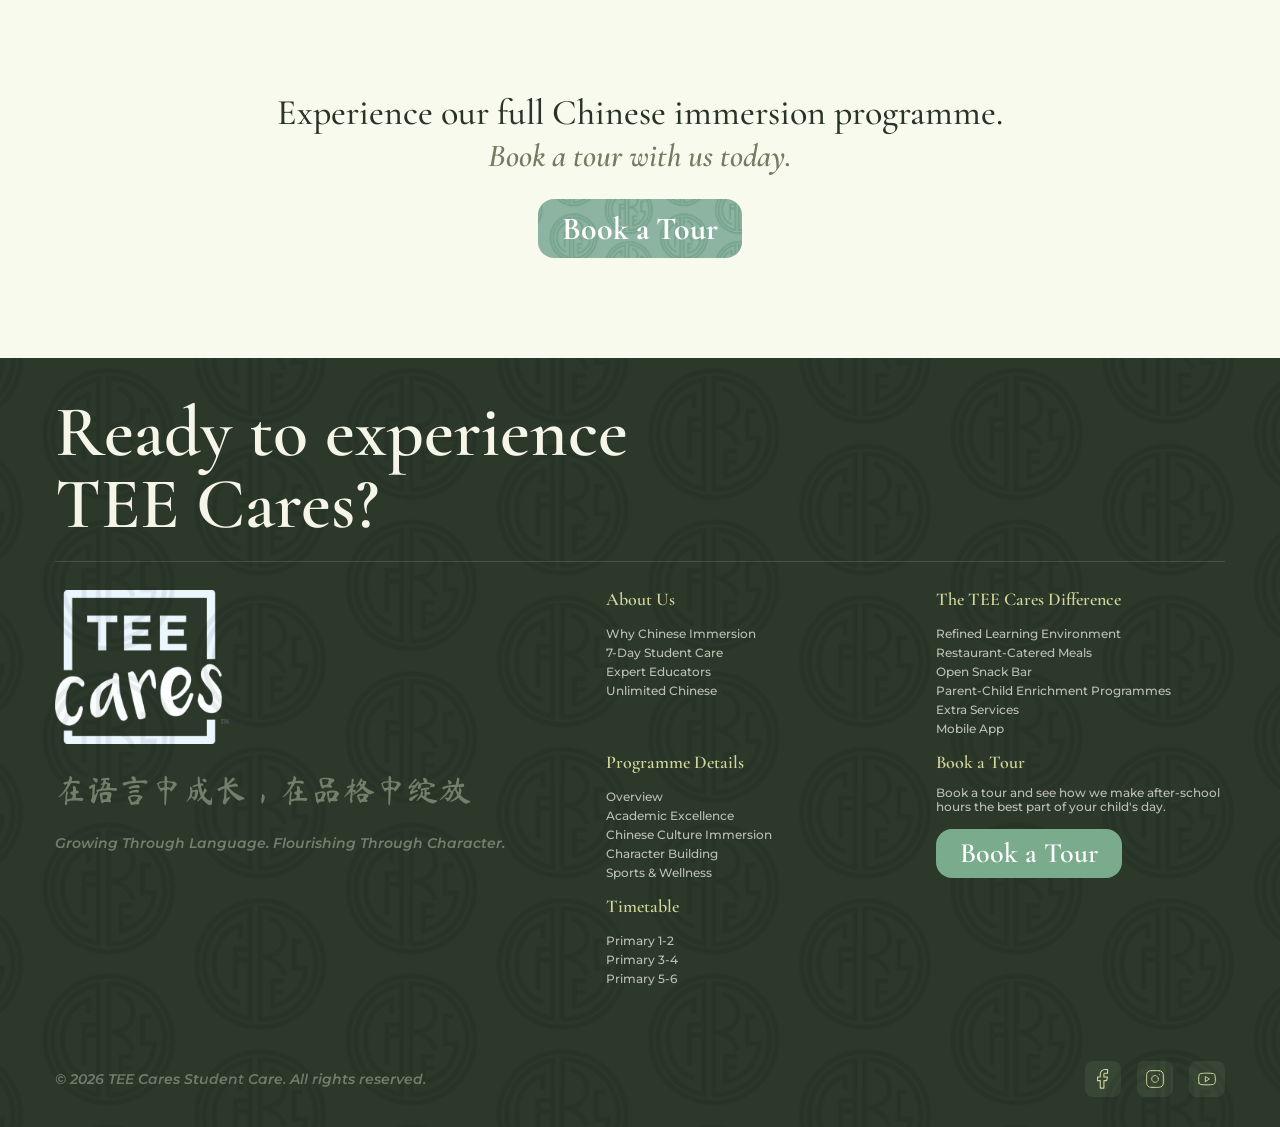
==== commit e8b4e2ff: "fix(home): fix issues on Home page" ====
--- a/about.html
+++ b/about.html
@@ -18,7 +18,7 @@
 <body>
 	<!-- Header -->
 	<header id="masthead" class="site-header">
-		<div class="container container--1200">
+		<div class="container">
 			<div class="main-navigation">
 				<div class="header">
 					<div class="header__container">
@@ -297,7 +297,7 @@
 			</div>
 		</section>
 
-		<section class="booking">
+		<section class="booking py-100">
 			<div class="container">
 				<div class="booking__info">
 					<h2 class="booking__slogan font-cg" data-aos="fade-up" data-aos-delay="200">
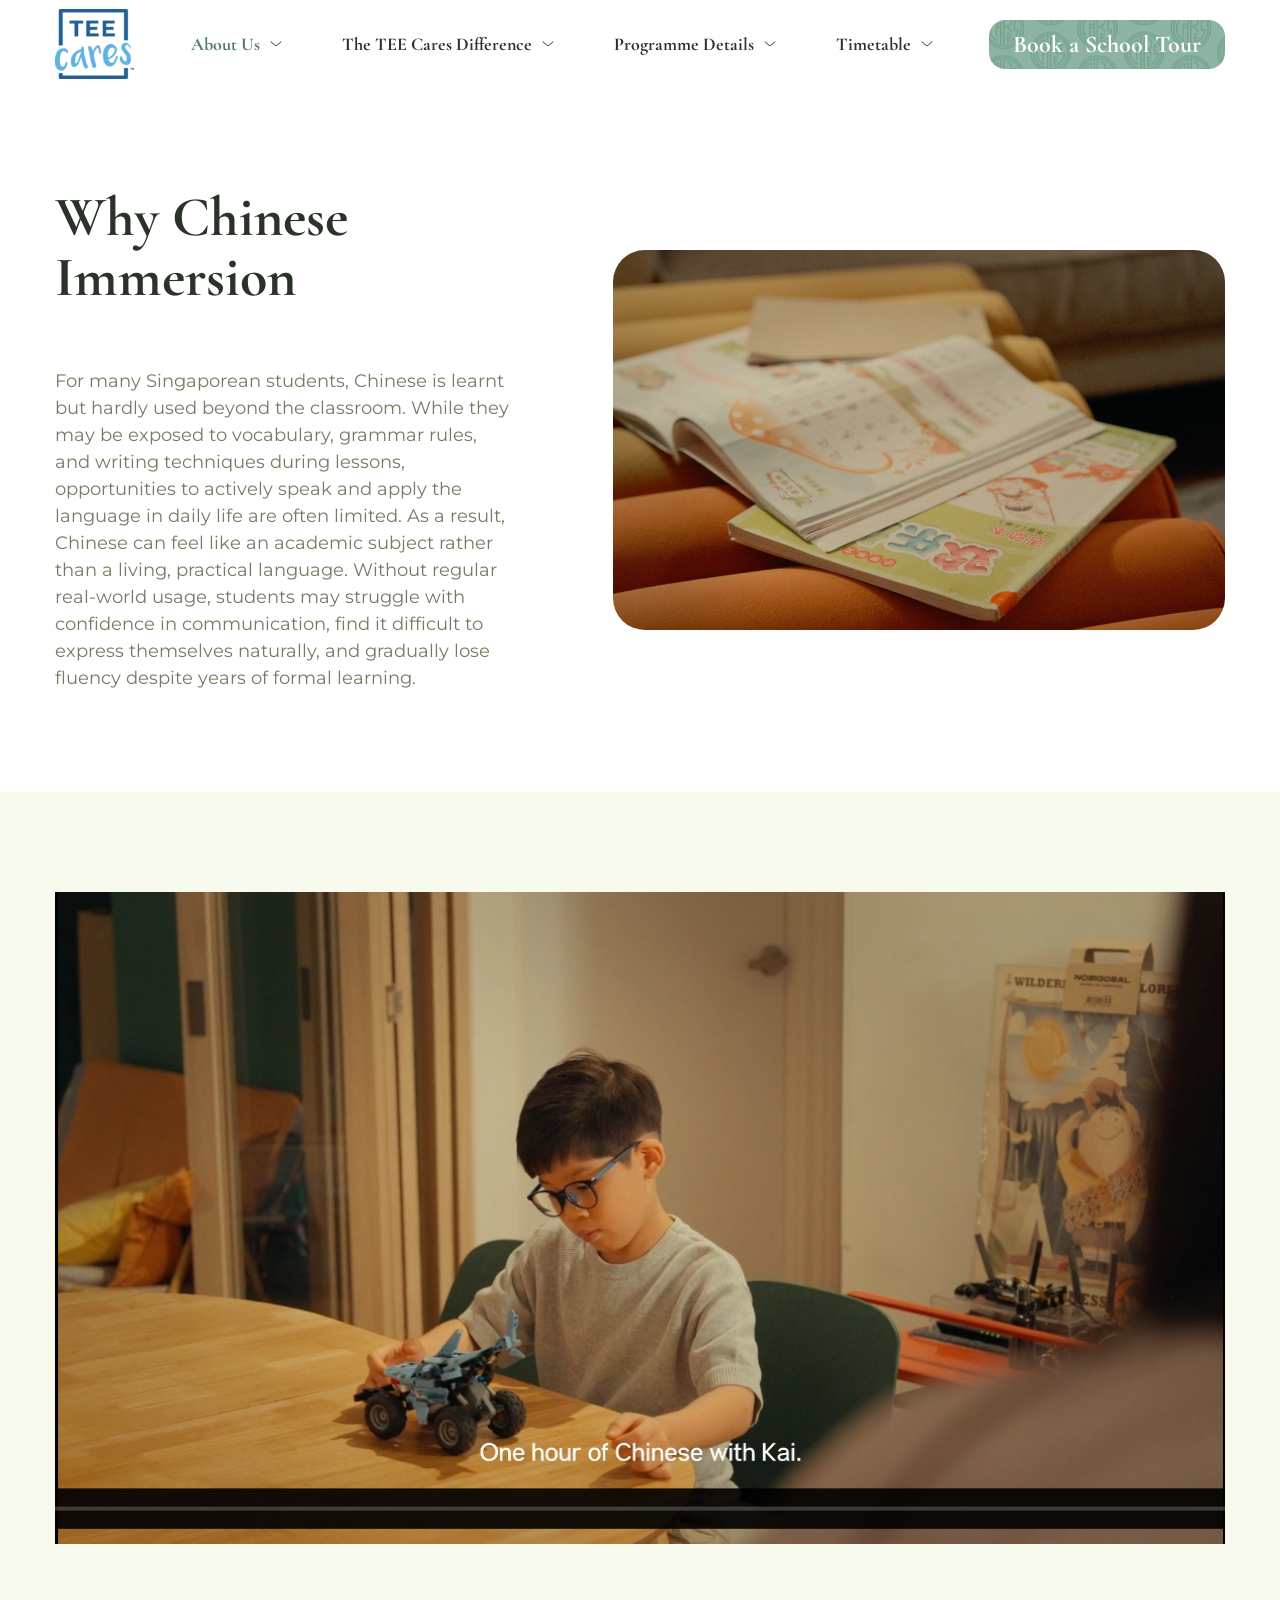
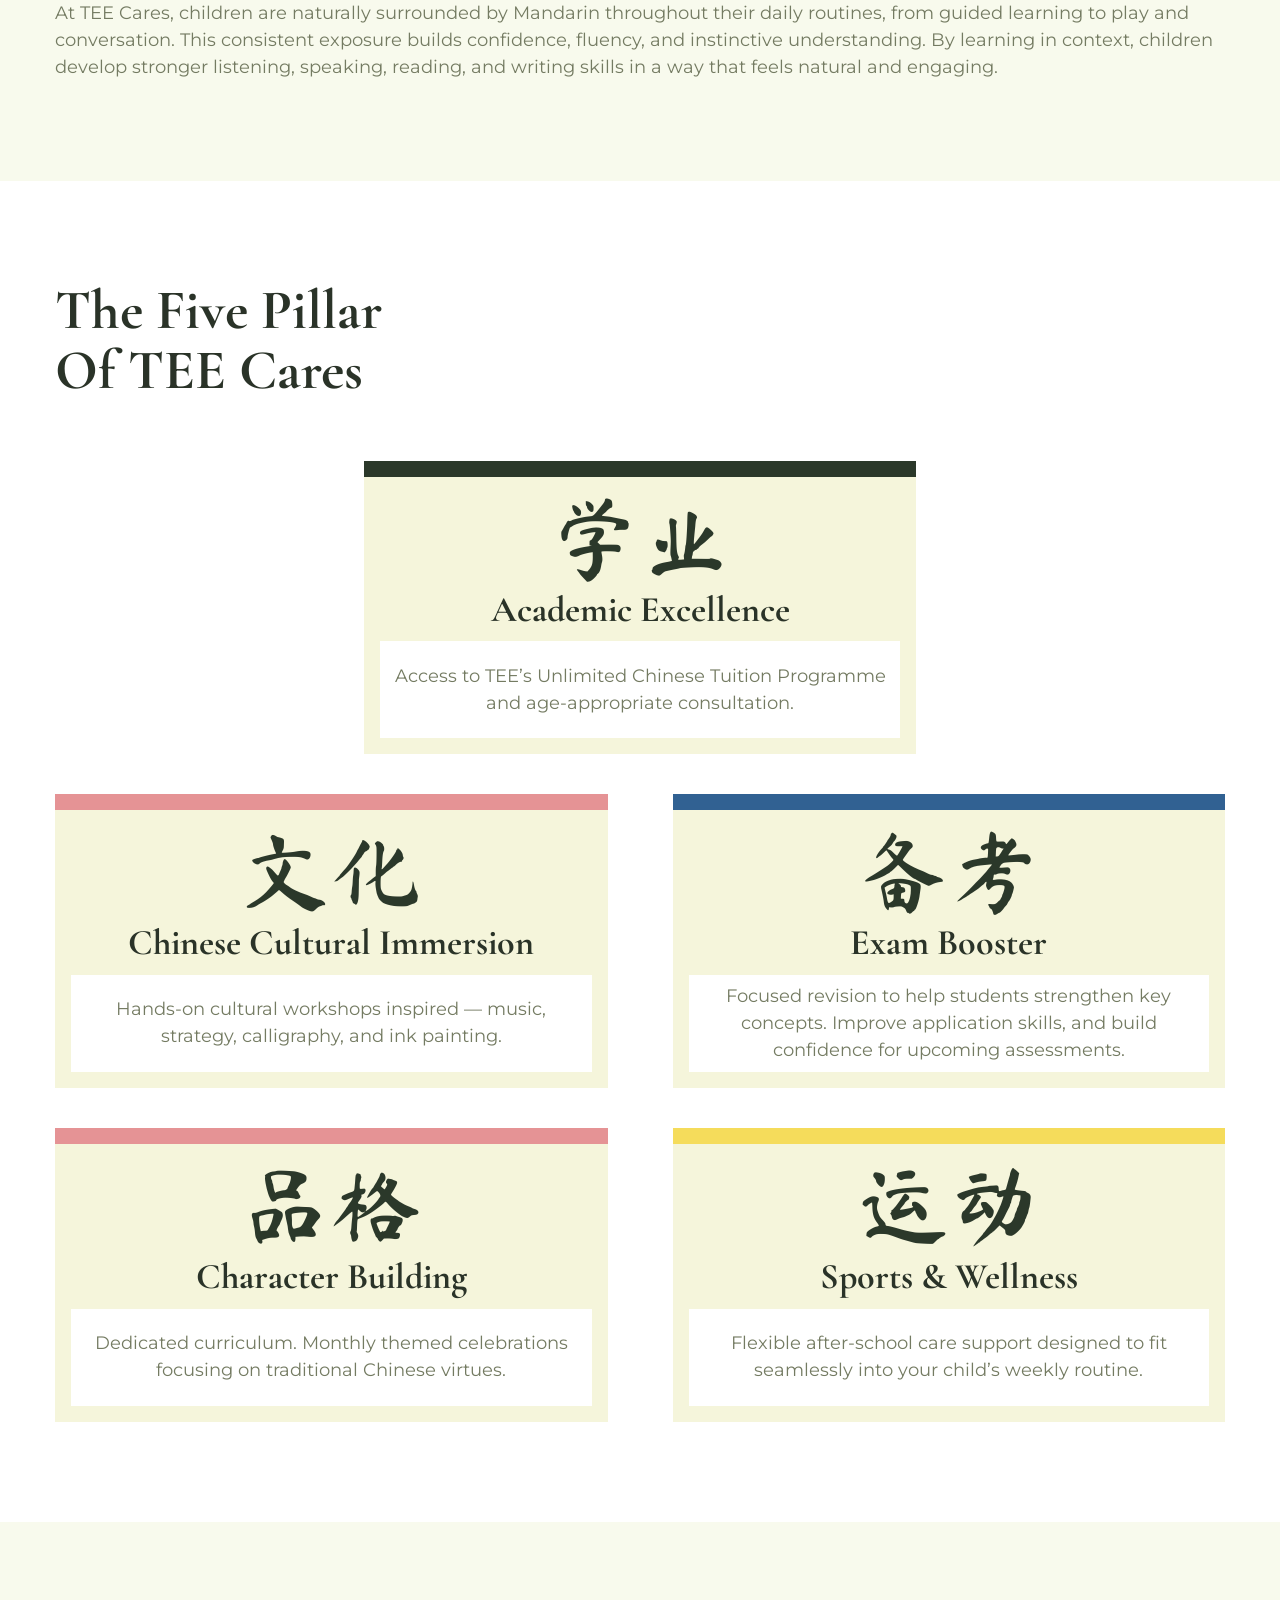
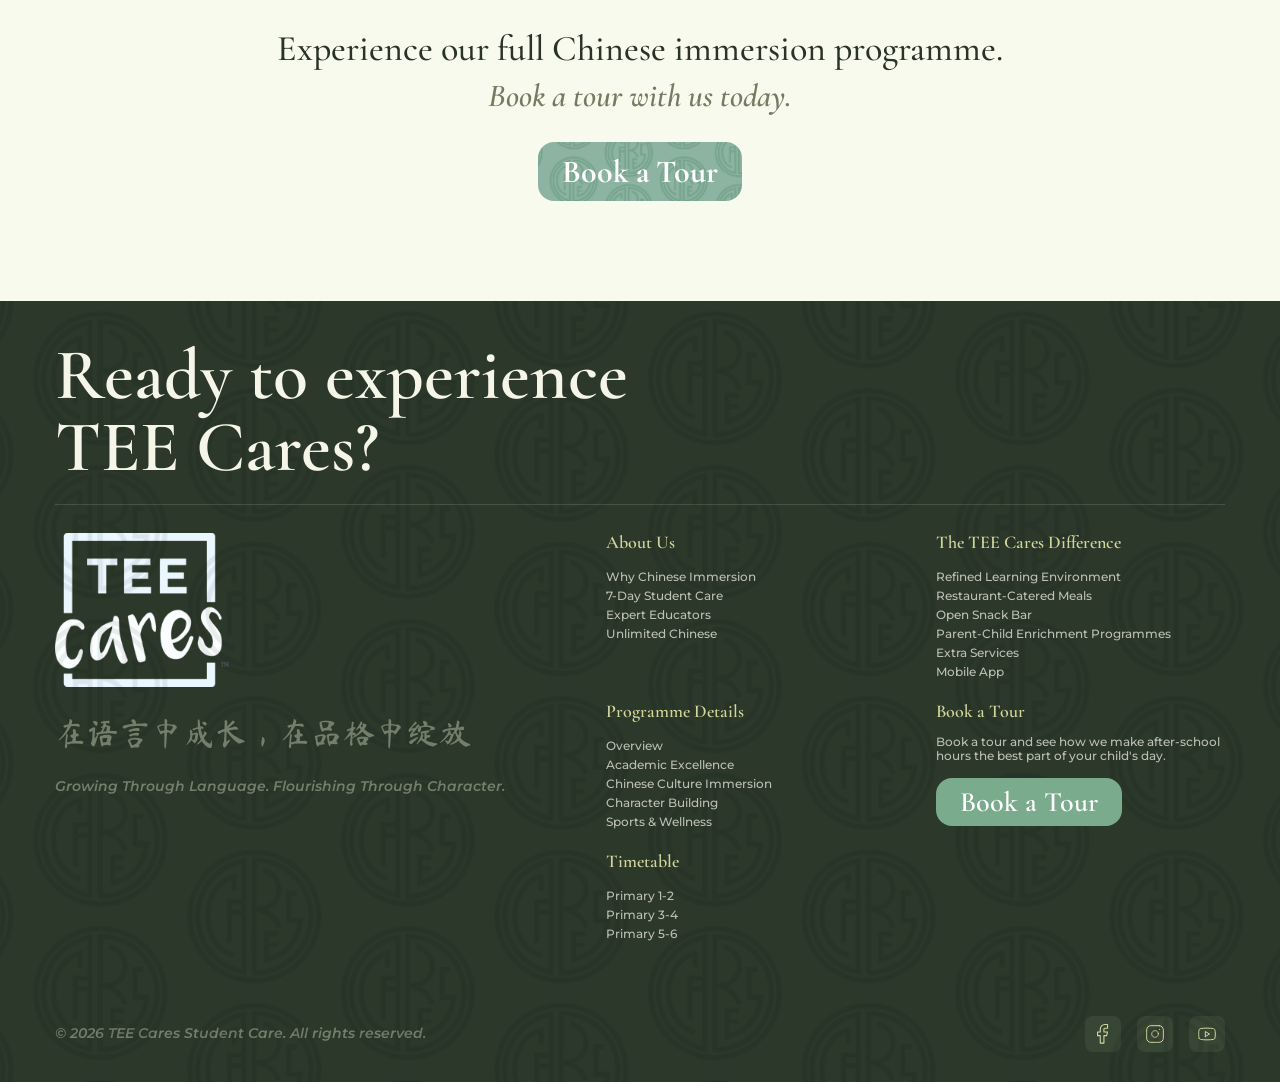
==== commit dc1f61d5: "fix: resolve bugs from feedbacks" ====
--- a/about.html
+++ b/about.html
@@ -22,11 +22,11 @@
 			<div class="main-navigation">
 				<div class="header">
 					<div class="header__container">
-						<h1 class="header__logo">
+						<div class="header__logo">
 							<a href="./index.html">
 								<img loading="lazy" class="img-full" src="./assets/img/logo.svg" alt="TEE Cares logo">
 							</a>
-						</h1>
+						</div>
 
 						<nav class="header__nav js-nav">
 							<ul>
@@ -184,8 +184,10 @@
 		<section class="reason py-100">
 			<div class="container reason__content">
 				<div class="reason__explain">
-					<h2 class="reason__title paragraph-title" data-aos="fade-up" data-aos-delay="200">Why Chinese Immersion</h2>
-					<p class="reason__text paragraph-text" data-aos="fade-up" data-aos-delay="400">For many Singaporean students, Chinese is learnt but hardly
+					<h1 class="reason__title paragraph-title" data-aos="fade-up" data-aos-delay="200">Why Chinese
+						Immersion</h1>
+					<p class="reason__text paragraph-text" data-aos="fade-up" data-aos-delay="400">For many Singaporean
+						students, Chinese is learnt but hardly
 						used beyond the
 						classroom. While they may be exposed to vocabulary, grammar rules, and writing techniques during
 						lessons, opportunities to actively speak and apply the language in daily life are often limited.
@@ -205,7 +207,8 @@
 				<div class="demonstrate__video">
 					<img loading="lazy" class="img-full" src="./assets/img/demonstrate.png" alt="Why Chinese Immersion">
 				</div>
-				<p class="demonstrate__text paragraph-text" data-aos="fade-up">At TEE Cares, children are naturally surrounded by Mandarin
+				<p class="demonstrate__text paragraph-text" data-aos="fade-up">At TEE Cares, children are naturally
+					surrounded by Mandarin
 					throughout
 					their daily routines, from guided
 					learning to play and conversation. This consistent exposure builds confidence, fluency, and
@@ -231,9 +234,11 @@
 								Academic Excellence
 							</h3>
 
-							<div class="pillars__description paragraph-text">
-								Access to TEE’s Unlimited Chinese Tuition Programme
-								and age-appropriate consultation.
+							<div class="pillars__description">
+								<p class="line-clamp-3 paragraph-text">
+									Access to TEE’s Unlimited Chinese Tuition Programme
+									and age-appropriate consultation.
+								</p>
 							</div>
 						</div>
 					</div>
@@ -246,8 +251,11 @@
 								Chinese Cultural Immersion
 							</h3>
 
-							<div class="pillars__description paragraph-text">
-								Hands-on cultural workshops inspired — music, strategy, calligraphy, and ink painting.
+							<div class="pillars__description">
+								<p class="line-clamp-3 paragraph-text">
+									Hands-on cultural workshops inspired — music, strategy, calligraphy, and ink
+									painting.
+								</p>
 							</div>
 						</div>
 					</div>
@@ -260,8 +268,11 @@
 								Exam Booster
 							</h3>
 
-							<div class="pillars__description paragraph-text">
-								Focused revision to help students strengthen key concepts. Improve application skills, and build confidence for upcoming assessments.
+							<div class="pillars__description">
+								<p class="line-clamp-3 paragraph-text">
+									Focused revision to help students strengthen key concepts. Improve application
+									skills, and build confidence for upcoming assessments.
+								</p>
 							</div>
 						</div>
 					</div>
@@ -274,8 +285,11 @@
 								Character Building
 							</h3>
 
-							<div class="pillars__description paragraph-text">
-								Dedicated curriculum. Monthly themed celebrations focusing on traditional Chinese virtues.
+							<div class="pillars__description">
+								<p class="line-clamp-3 paragraph-text">
+									Dedicated curriculum. Monthly themed celebrations focusing on traditional Chinese
+									virtues.
+								</p>
 							</div>
 						</div>
 					</div>
@@ -288,8 +302,12 @@
 								Sports & Wellness
 							</h3>
 
-							<div class="pillars__description paragraph-text">
-								Flexible after-school care support designed to fit seamlessly into your child’s weekly routine.
+							<div class="pillars__description">
+								<p class="line-clamp-3 paragraph-text">
+									Flexible after-school care support designed to fit seamlessly into your child’s
+									weekly
+									routine.
+								</p>
 							</div>
 						</div>
 					</div>
@@ -491,17 +509,20 @@
 					<div class="footer__socials">
 						<a href="#" class="footer__social flex-center">
 							<div class="footer__social-icon">
-								<img loading="lazy" class="img-full" src="./assets/img/icons/fb.svg" alt="Facebook Icon">
+								<img loading="lazy" class="img-full" src="./assets/img/icons/fb.svg"
+									alt="Facebook Icon">
 							</div>
 						</a>
 						<a href="#" class="footer__social flex-center">
 							<div class="footer__social-icon">
-								<img loading="lazy" class="img-full" src="./assets/img/icons/ins.svg" alt="Instagram Icon">
+								<img loading="lazy" class="img-full" src="./assets/img/icons/ins.svg"
+									alt="Instagram Icon">
 							</div>
 						</a>
 						<a href="#" class="footer__social flex-center">
 							<div class="footer__social-icon">
-								<img loading="lazy" class="img-full" src="./assets/img/icons/youtube.svg" alt="Youtube Icon">
+								<img loading="lazy" class="img-full" src="./assets/img/icons/youtube.svg"
+									alt="Youtube Icon">
 							</div>
 						</a>
 					</div>
